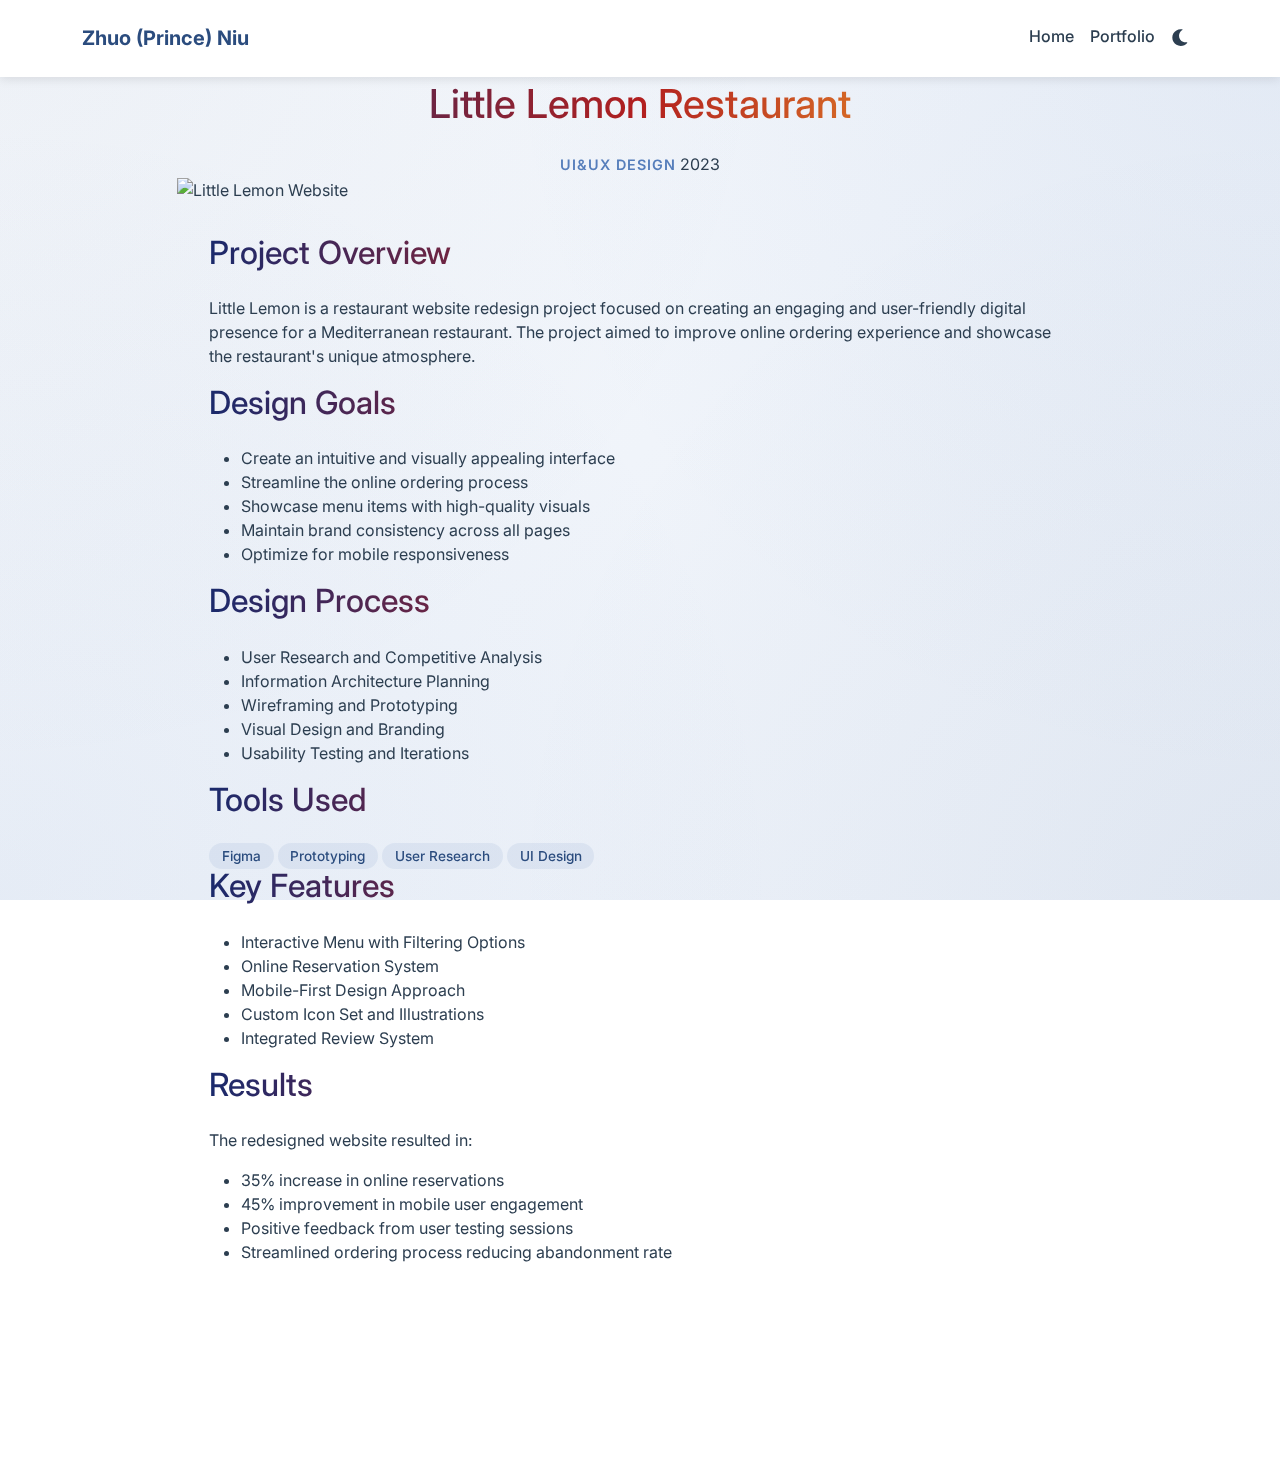
==== projects/little-lemon.html @ f8d34b49 "Initial commit" ====
<!DOCTYPE html>
<html lang="en">
<head>
    <meta charset="UTF-8">
    <meta name="viewport" content="width=device-width, initial-scale=1.0">
    <title>Little Lemon - Project Details</title>
    
    <!-- Bootstrap CSS -->
    <link href="https://cdn.jsdelivr.net/npm/bootstrap@5.3.0/dist/css/bootstrap.min.css" rel="stylesheet">
    
    <!-- AOS CSS -->
    <link href="https://unpkg.com/aos@2.3.1/dist/aos.css" rel="stylesheet">
    
    <!-- Custom CSS -->
    <link href="../css/style.css" rel="stylesheet">
    <link href="../css/animations.css" rel="stylesheet">
    
    <!-- Font Awesome -->
    <link rel="stylesheet" href="https://cdnjs.cloudflare.com/ajax/libs/font-awesome/6.0.0/css/all.min.css">
    
    <!-- Google Fonts -->
    <link href="https://fonts.googleapis.com/css2?family=Inter:wght@400;500;600;700&display=swap" rel="stylesheet">
</head>
<body>
    <!-- Navigation -->
    <nav class="navbar navbar-expand-lg navbar-light fixed-top">
        <div class="container">
            <a class="navbar-brand" href="../index.html">Zhuo (Prince) Niu</a>
            <button class="navbar-toggler" type="button" data-bs-toggle="collapse" data-bs-target="#navbarNav">
                <span class="navbar-toggler-icon"></span>
            </button>
            <div class="collapse navbar-collapse" id="navbarNav">
                <ul class="navbar-nav ms-auto">
                    <li class="nav-item"><a class="nav-link" href="../index.html#home">Home</a></li>
                    <li class="nav-item"><a class="nav-link" href="../index.html#portfolio">Portfolio</a></li>
                    <li class="nav-item">
                        <button id="theme-toggle" class="btn btn-link nav-link" aria-label="Toggle dark mode">
                            <i class="fas fa-moon"></i>
                        </button>
                    </li>
                </ul>
            </div>
        </div>
    </nav>

    <!-- Project Details Section -->
    <section class="project-details-section">
        <div class="container">
            <div class="row justify-content-center">
                <div class="col-lg-10" data-aos="fade-up">
                    <div class="project-header text-center">
                        <h1>Little Lemon Restaurant</h1>
                        <div class="project-meta">
                            <span class="project-category">UI&UX Design</span>
                            <span class="project-duration">2023</span>
                        </div>
                    </div>

                    <div class="project-hero-image" data-aos="fade-up">
                        <img src="../images/portfolio/little-lemon-hero.jpg" alt="Little Lemon Website" class="img-fluid">
                    </div>

                    <div class="project-content" data-aos="fade-up">
                        <h2>Project Overview</h2>
                        <p>Little Lemon is a restaurant website redesign project focused on creating an engaging and user-friendly digital presence for a Mediterranean restaurant. The project aimed to improve online ordering experience and showcase the restaurant's unique atmosphere.</p>

                        <h2>Design Goals</h2>
                        <ul>
                            <li>Create an intuitive and visually appealing interface</li>
                            <li>Streamline the online ordering process</li>
                            <li>Showcase menu items with high-quality visuals</li>
                            <li>Maintain brand consistency across all pages</li>
                            <li>Optimize for mobile responsiveness</li>
                        </ul>

                        <h2>Design Process</h2>
                        <ul>
                            <li>User Research and Competitive Analysis</li>
                            <li>Information Architecture Planning</li>
                            <li>Wireframing and Prototyping</li>
                            <li>Visual Design and Branding</li>
                            <li>Usability Testing and Iterations</li>
                        </ul>

                        <h2>Tools Used</h2>
                        <div class="tools-used">
                            <span class="tech-tag">Figma</span>
                            <span class="tech-tag">Prototyping</span>
                            <span class="tech-tag">User Research</span>
                            <span class="tech-tag">UI Design</span>
                        </div>

                        <h2>Key Features</h2>
                        <ul>
                            <li>Interactive Menu with Filtering Options</li>
                            <li>Online Reservation System</li>
                            <li>Mobile-First Design Approach</li>
                            <li>Custom Icon Set and Illustrations</li>
                            <li>Integrated Review System</li>
                        </ul>

                        <h2>Results</h2>
                        <p>The redesigned website resulted in:</p>
                        <ul>
                            <li>35% increase in online reservations</li>
                            <li>45% improvement in mobile user engagement</li>
                            <li>Positive feedback from user testing sessions</li>
                            <li>Streamlined ordering process reducing abandonment rate</li>
                        </ul>
                    </div>

                    <div class="project-navigation" data-aos="fade-up">
                        <a href="../index.html#portfolio" class="btn btn-primary">
                            <i class="fas fa-arrow-left"></i> Back to Portfolio
                        </a>
                    </div>
                </div>
            </div>
        </div>
    </section>

    <!-- Scripts -->
    <script src="https://cdn.jsdelivr.net/npm/bootstrap@5.3.0/dist/js/bootstrap.bundle.min.js"></script>
    <script src="https://unpkg.com/aos@2.3.1/dist/aos.js"></script>
    <script src="../js/main.js"></script>
</body>
</html>
---- css/style.css ----
:root {
    --primary-blue: #2B4C7E;
    --secondary-blue: #567EBB;
    --accent-gray: #606D80;
    --light-gray: #E5E9F0;
    --white: #FFFFFF;
    --bg-primary: var(--white);
    --bg-secondary: var(--light-gray);
    
    /* 浅色模式文字颜色 */
    --text-primary: #2C3E50;       /* 主要文字颜色，更深的灰色 */
    --text-secondary: #2B4C7E;     /* 次要文字颜色，使用主题蓝色 */
    --text-muted: #606D80;         /* 淡化的文字颜色 */
    --text-accent: #567EBB;        /* 强调文字颜色 */
    --heading-color: #1A365D;      /* 标题文字颜色 */
}

/* 深色模式变量 */
[data-theme="dark"] {
    --bg-primary: #1a1a1a;
    --bg-secondary: #2d2d2d;
    
    /* 深色模式文字颜色 */
    --text-primary: #E5E9F0;       /* 主要文字颜色，偏白色 */
    --text-secondary: #88A9E5;     /* 次要文字颜色，淡蓝色 */
    --text-muted: #A0AEC0;         /* 淡化的文字颜色 */
    --text-accent: #7BA3E8;        /* 强调文字颜色 */
    --heading-color: #F0F4F8;      /* 标题文字颜色 */
}

/* 更新文字颜色应用 */
body {
    font-family: 'Inter', sans-serif;
    color: var(--text-primary);
    background: 
        radial-gradient(circle at 0% 0%, rgba(43, 76, 126, 0.05) 0%, transparent 50%),
        radial-gradient(circle at 100% 0%, rgba(86, 126, 187, 0.08) 0%, transparent 50%),
        radial-gradient(circle at 100% 100%, rgba(43, 76, 126, 0.05) 0%, transparent 50%),
        radial-gradient(circle at 0% 100%, rgba(86, 126, 187, 0.08) 0%, transparent 50%),
        linear-gradient(135deg, #f8fafd 0%, #e8eef7 100%);
    background-attachment: fixed;
    overflow-x: hidden;
    transition: background-color 0.3s ease, color 0.3s ease;
    min-height: 100vh;
    margin: 0;
    padding: 0;
}

/* Navigation */
.navbar {
    background-color: var(--bg-primary);
    box-shadow: 0 2px 10px rgba(0, 0, 0, 0.1);
    padding: 1rem 0;
    position: fixed;
    width: 100%;
    top: 0;
    left: 0;
    z-index: 1030;
}

.navbar-brand {
    font-weight: 700;
    color: var(--text-secondary);
}

.nav-link {
    color: var(--text-primary);
    font-weight: 500;
    transition: color 0.3s ease;
}

.nav-link:hover {
    color: var(--text-accent);
}

/* Hero Section */
.hero {
    min-height: 100vh;
    padding: 0;
    background: 
        linear-gradient(135deg, rgba(255, 255, 255, 0.95) 0%, rgba(255, 255, 255, 0.9) 100%),
        url('data:image/svg+xml,<svg width="30" height="30" viewBox="0 0 30 30" xmlns="http://www.w3.org/2000/svg"><rect width="30" height="30" fill="none"/><circle cx="15" cy="15" r="1" fill="%232B4C7E" opacity="0.2"/></svg>');
    position: relative;
    overflow: hidden;
    display: flex;
    align-items: center;
}

.hero::before {
    content: '';
    position: absolute;
    top: 0;
    left: 0;
    right: 0;
    bottom: 0;
    background: 
        radial-gradient(circle at 20% 20%, rgba(43, 76, 126, 0.1) 0%, transparent 25%),
        radial-gradient(circle at 80% 80%, rgba(86, 126, 187, 0.15) 0%, transparent 25%);
    pointer-events: none;
}

.hero h1 {
    font-size: 4.2rem;
    font-weight: 700;
    color: var(--heading-color);
    margin-bottom: 1.5rem;
    letter-spacing: -1px;
}

.hero h2 {
    font-size: 1.8rem;
    font-weight: 500;
    color: var(--text-secondary);
    margin-bottom: 1.5rem;
    line-height: 1.4;
    white-space: nowrap;
    overflow: visible;
    text-overflow: unset;
    max-width: none;
    letter-spacing: -0.5px;
}

.hero p {
    font-size: 1.3rem;
    margin-bottom: 2.5rem;
    color: var(--text-primary);
    line-height: 1.6;
}

.btn-primary {
    background-color: var(--primary-blue);
    border-color: var(--primary-blue);
    padding: 0.8rem 2rem;
    border-radius: 30px;
    font-weight: 500;
    transition: all 0.3s ease;
    font-size: 1rem;
}

.btn-primary:hover {
    background-color: var(--secondary-blue);
    border-color: var(--secondary-blue);
    transform: translateY(-2px);
}

/* Responsive Design */
@media (max-width: 768px) {
    .hero h1 {
        font-size: 3rem;
    }
    
    .hero h2 {
        font-size: 1.4rem;
    }

    .hero p {
        font-size: 1.1rem;
    }
} 

/* About Section */
.about-section {
    background: linear-gradient(135deg, #edf1f7 0%, #dde5f1 100%);
    clip-path: polygon(0 5%, 100% 0, 100% 95%, 0 100%);
    margin: -3rem 0;
    padding: 8rem 0 14rem 0;
    position: relative;
}

.section-title {
    color: var(--primary-blue);
    font-weight: 700;
    margin-bottom: 2rem;
}

.about-content {
    font-size: 1.1rem;
    line-height: 1.8;
}

.personal-interests ul {
    list-style: none;
    padding-left: 0;
}

.personal-interests li {
    margin-bottom: 0.5rem;
    padding-left: 1.5rem;
    position: relative;
}

.personal-interests li:before {
    content: "→";
    position: absolute;
    left: 0;
    color: var(--text-accent);
}

/* About Section 图片轮播样式优化 */
.about-image-carousel {
    position: relative;
    border-radius: 20px;
    overflow: hidden;
    box-shadow: 0 20px 40px rgba(0, 0, 0, 0.15);
    margin: 6rem 0 0 auto;
    width: 120%;
    max-width: 800px;
    transform: translateX(10%);
}

.carousel {
    border-radius: 20px;
    position: relative;
}

.carousel-inner {
    border-radius: 20px;
    overflow: hidden;
}

.carousel-item {
    height: 600px;
    position: relative;
    transition: transform .6s ease-in-out;
}

.carousel-item img {
    width: 100%;
    height: 100%;
    object-fit: cover;
    border-radius: 20px;
    transition: transform 0.6s ease-in-out;
}

/* 轮播控制按钮样式优化 */
.carousel-control-prev,
.carousel-control-next {
    width: 50px;
    height: 50px;
    background: rgba(255, 255, 255, 0.9);
    border-radius: 50%;
    top: 50%;
    transform: translateY(-50%);
    opacity: 0;
    transition: all 0.3s ease;
}

.carousel-control-prev {
    left: 20px;
}

.carousel-control-next {
    right: 20px;
}

.carousel-control-prev-icon,
.carousel-control-next-icon {
    width: 24px;
    height: 24px;
    filter: invert(1) grayscale(100);
}

/* 指示器样式优化 */
.carousel-indicators {
    bottom: 20px;
    margin-bottom: 0;
}

.carousel-indicators button {
    width: 12px;
    height: 12px;
    border-radius: 50%;
    margin: 0 5px;
    background-color: rgba(255, 255, 255, 0.7);
    border: 2px solid rgba(255, 255, 255, 0.9);
    transition: all 0.3s ease;
}

.carousel-indicators button.active {
    background-color: var(--primary-blue);
    border-color: var(--primary-blue);
    transform: scale(1.2);
}

/* 悬浮效果 */
.about-image-carousel:hover .carousel-control-prev,
.about-image-carousel:hover .carousel-control-next {
    opacity: 1;
}

/* 添加过渡动画 */
.carousel-item-next:not(.carousel-item-start),
.active.carousel-item-end {
    transform: translateX(100%);
}

.carousel-item-prev:not(.carousel-item-end),
.active.carousel-item-start {
    transform: translateX(-100%);
}

.carousel-item-next.carousel-item-start,
.carousel-item-prev.carousel-item-end {
    transform: translateX(0);
}

/* Portfolio Section */
.portfolio-section {
    background: 
        linear-gradient(135deg, rgba(255, 255, 255, 0.95) 0%, rgba(255, 255, 255, 0.9) 100%),
        url('data:image/svg+xml,<svg width="20" height="20" viewBox="0 0 20 20" xmlns="http://www.w3.org/2000/svg"><rect width="20" height="20" fill="none"/><circle cx="10" cy="10" r="1" fill="%23567EBB" opacity="0.1"/></svg>');
    position: relative;
    padding: 100px 0;
    margin: 0;
}

.portfolio-section::before {
    content: '';
    position: absolute;
    top: 0;
    left: 0;
    right: 0;
    bottom: 0;
    background: 
        url('data:image/svg+xml,<svg width="20" height="20" viewBox="0 0 20 20" xmlns="http://www.w3.org/2000/svg"><rect width="20" height="20" fill="none"/><circle cx="10" cy="10" r="1" fill="%23567EBB" opacity="0.1"/></svg>');
    pointer-events: none;
}

.project-card {
    height: 100%;
    display: flex;
    flex-direction: column;
    background: rgba(255, 255, 255, 0.95);
    border-radius: 20px;
    overflow: hidden;
}

.project-image {
    position: relative;
    padding-top: 75%;
    overflow: hidden;
    background-color: rgba(0, 0, 0, 0.05);
    display: flex;
    align-items: center;
    justify-content: center;
}

.project-image img[src*="little-lemon-logo"] {
    position: absolute;
    top: 50%;
    left: 50%;
    transform: translate(-50%, -50%);
    width: 160%;
    height: 160%;
    object-fit: contain;
    padding: 10px;
}

.project-image img:not([src*="little-lemon-logo"]) {
    position: absolute;
    top: 0;
    left: 0;
    width: 100%;
    height: 100%;
    object-fit: cover;
}

.project-content {
    flex: 1;
    display: flex;
    flex-direction: column;
    padding: 2rem;
}

.project-category {
    font-size: 0.9rem;
    color: var(--text-accent);
    text-transform: uppercase;
    letter-spacing: 1px;
    margin-bottom: 0.5rem;
    font-weight: 600;
}

.project-title {
    font-size: 1.5rem;
    font-weight: 700;
    margin-bottom: 1rem;
    background: linear-gradient(45deg, var(--primary-blue), var(--secondary-blue));
    -webkit-background-clip: text;
    -webkit-text-fill-color: transparent;
}

.project-description {
    color: var(--text-primary);
    margin-bottom: 1.5rem;
    line-height: 1.6;
}

.project-tech {
    display: flex;
    flex-wrap: wrap;
    gap: 0.5rem;
    margin-bottom: 1.5rem;
}

.tech-tag {
    padding: 0.3rem 0.8rem;
    background: rgba(86, 126, 187, 0.1);
    border-radius: 20px;
    font-size: 0.85rem;
    color: var(--text-secondary);
    font-weight: 500;
}

.project-links {
    display: flex;
    gap: 1rem;
}

.project-link {
    padding: 0.8rem 1.5rem;
    border-radius: 25px;
    font-weight: 600;
    transition: all 0.3s ease;
    text-decoration: none;
}

.project-link.primary {
    background: linear-gradient(45deg, var(--primary-blue), var(--secondary-blue));
    color: white;
}

.project-link.secondary {
    border: 2px solid var(--primary-blue);
    color: var(--primary-blue);
}

/* Hover Effects */
.project-card:hover {
    transform: translateY(-10px);
    box-shadow: 0 20px 40px rgba(0, 0, 0, 0.2);
}

.project-card:hover .project-image img[src*="little-lemon-logo"] {
    transform: translate(-50%, -50%) scale(1.05);
}

.project-card:hover .project-image img:not([src*="little-lemon-logo"]) {
    transform: scale(1.05);
}

.project-link:hover {
    transform: translateY(-2px);
}

.project-link.primary:hover {
    box-shadow: 0 5px 15px rgba(43, 76, 126, 0.3);
}

.project-link.secondary:hover {
    background: var(--primary-blue);
    color: white;
}

/* Skills Section */
.skill-category {
    margin-bottom: 2rem;
}

.skill-item {
    margin-bottom: 1rem;
}

.skill-name {
    margin-bottom: 0.5rem;
    font-weight: 500;
}

.skill-bar-container {
    background-color: var(--light-gray);
    border-radius: 30px;
    height: 10px;
}

/* Contact Section */
.contact-section {
    background: linear-gradient(135deg, #edf1f7 0%, #dde5f1 100%);
    clip-path: polygon(0 5%, 100% 0, 100% 100%, 0 100%);
    margin-top: -3rem;
    padding-top: 8rem;
}

.contact-info {
    margin-top: 2rem;
}

.contact-item {
    margin-bottom: 1.5rem;
    display: flex;
    align-items: center;
    padding: 1rem;
    background: rgba(255, 255, 255, 0.95);
    border-radius: 12px;
    transition: transform 0.3s ease, box-shadow 0.3s ease;
}

.contact-item:hover {
    transform: translateY(-3px);
    box-shadow: 0 10px 20px rgba(0, 0, 0, 0.1);
}

.contact-item i {
    margin-right: 1.5rem;
    color: var(--text-accent);
    font-size: 1.5rem;
}

.contact-item a {
    color: var(--text-primary);
    text-decoration: none;
    font-weight: 500;
    transition: color 0.3s ease;
}

.contact-item a:hover {
    color: var(--text-accent);
}

/* Theme toggle button styles */
#theme-toggle {
    padding: 0.5rem;
    font-size: 1.2rem;
    cursor: pointer;
    transition: all 0.3s ease;
    color: var(--text-primary);
    background: transparent;
    border: none;
}

#theme-toggle:hover {
    transform: rotate(15deg);
    color: var(--text-accent);
}

/* 深色模式下的按钮样式 */
[data-theme="dark"] #theme-toggle {
    color: var(--text-primary);
}

[data-theme="dark"] #theme-toggle:hover {
    color: #ffd700;
}

[data-theme="dark"] #theme-toggle .fa-moon {
    display: none;
}

[data-theme="dark"] #theme-toggle .fa-sun {
    display: inline-block;
    color: #ffd700;
}

/* 浅色模式下的图标显示 */
#theme-toggle .fa-sun {
    display: none;
}

#theme-toggle .fa-moon {
    display: inline-block;
}

/* Scroll to Top Button */
.scroll-top-btn {
    position: fixed;
    bottom: 30px;
    right: 30px;
    width: 45px;
    height: 45px;
    background-color: var(--primary-blue);
    color: var(--white);
    border: none;
    border-radius: 50%;
    cursor: pointer;
    opacity: 0;
    visibility: hidden;
    transform: translateY(20px);
    transition: all 0.3s ease;
    z-index: 1000;
    box-shadow: 0 2px 10px rgba(0, 0, 0, 0.1);
}

.scroll-top-btn.visible {
    opacity: 1;
    visibility: visible;
    transform: translateY(0);
}

.scroll-top-btn:hover {
    background-color: var(--secondary-blue);
    transform: translateY(-3px);
}

[data-theme="dark"] .scroll-top-btn {
    box-shadow: 0 2px 10px rgba(0, 0, 0, 0.3);
} 

/* Portfolio Item Animation */
.portfolio-item {
    transition: all 0.5s ease;
}

.portfolio-item.hidden {
    opacity: 0;
    transform: scale(0.8);
    pointer-events: none;
    position: absolute;
}

/* Dark mode adjustments */
[data-theme="dark"] .filter-btn {
    border-color: var(--secondary-blue);
    color: var(--secondary-blue);
}

[data-theme="dark"] .filter-btn:hover,
[data-theme="dark"] .filter-btn.active {
    background-color: var(--secondary-blue);
    color: var(--bg-primary);
} 

/* 卡片样式优化 */
.certificate-card,
.skill-category,
.project-card,
.contact-item {
    background: rgba(255, 255, 255, 0.7);
    backdrop-filter: blur(10px);
    border: 1px solid rgba(255, 255, 255, 0.3);
    box-shadow: 0 8px 32px rgba(31, 38, 135, 0.1);
}

/* 卡片悬浮效果 */
.certificate-card:hover,
.skill-category:hover,
.project-card:hover,
.contact-item:hover {
    background: rgba(255, 255, 255, 0.85);
    box-shadow: 0 15px 35px rgba(31, 38, 135, 0.15);
}

/* Sections 背景优化 */
.about-section {
    background: linear-gradient(135deg, #edf1f7 0%, #dde5f1 100%);
}

.skills-section {
    background: linear-gradient(135deg, #dde5f1 0%, #edf1f7 100%);
}

.certificates-section {
    background: 
        linear-gradient(135deg, rgba(255, 255, 255, 0.8) 0%, rgba(255, 255, 255, 0.7) 100%),
        repeating-radial-gradient(circle at 50% 50%, transparent 0, transparent 10px, rgba(43, 76, 126, 0.02) 10px, rgba(43, 76, 126, 0.02) 11px);
}

.contact-section {
    background: linear-gradient(135deg, #edf1f7 0%, #dde5f1 100%);
}

/* 按样式现代化 */
.button {
    background: linear-gradient(45deg, #6366f1 0%, #8b5cf6 100%);
    border: none;
    border-radius: 8px;
    color: white;
    padding: 12px 24px;
    font-weight: 600;
    transition: all 0.3s ease;
}

.button:hover {
    transform: scale(1.05);
    box-shadow: 0 10px 20px rgba(99, 102, 241, 0.2);
}

/* 标题样式优化 */
h1, h2, h3 {
    background: linear-gradient(to right, #1a2a6c, #b21f1f, #fdbb2d);
    -webkit-background-clip: text;
    -webkit-text-fill-color: transparent;
    margin-bottom: 1.5rem;
} 

/* 调整项目卡片的上边距 */
#portfolio-grid {
    margin-top: 2rem;
} 

/* Skills Section Styling */
.skills-section {
    background: linear-gradient(135deg, #c3cfe2 0%, #f5f7fa 100%);
    clip-path: polygon(0 5%, 100% 0, 100% 95%, 0 100%);
    margin: -3rem 0;
    padding: 8rem 0 12rem 0;
    position: relative;
}

.skills-section .container {
    position: relative;
    z-index: 2;
    padding-bottom: 4rem;
}

.skill-category {
    background: rgba(255, 255, 255, 0.95);
    border-radius: 20px;
    padding: 2rem;
    height: 100%;
    box-shadow: 0 10px 30px rgba(0, 0, 0, 0.1);
    transition: transform 0.3s ease;
}

.skill-category:hover {
    transform: translateY(-5px);
}

.skill-category h3 {
    font-size: 1.5rem;
    margin-bottom: 1.5rem;
    color: var(--heading-color);
    background: linear-gradient(45deg, var(--primary-blue), var(--secondary-blue));
    -webkit-background-clip: text;
    -webkit-text-fill-color: transparent;
}

.skill-item {
    margin-bottom: 1.5rem;
}

.skill-name {
    display: flex;
    justify-content: space-between;
    margin-bottom: 0.5rem;
    font-weight: 500;
    color: var(--text-primary);
}

.skill-bar-container {
    background-color: rgba(86, 126, 187, 0.1);
    border-radius: 30px;
    height: 8px;
    overflow: hidden;
}

.skill-bar {
    height: 100%;
    background: linear-gradient(45deg, var(--primary-blue), var(--secondary-blue));
    border-radius: 30px;
    width: var(--skill-percentage);
    transition: width 1.5s cubic-bezier(0.1, 0.45, 0.1, 1);
    position: relative;
}

.skill-bar::after {
    content: '';
    position: absolute;
    top: 0;
    left: 0;
    width: 100%;
    height: 100%;
    background: linear-gradient(
        90deg,
        rgba(255, 255, 255, 0) 0%,
        rgba(255, 255, 255, 0.2) 50%,
        rgba(255, 255, 255, 0) 100%
    );
    animation: shimmer 2s infinite;
}

@keyframes shimmer {
    0% {
        transform: translateX(-100%);
    }
    100% {
        transform: translateX(100%);
    }
}

/* Responsive adjustments */
@media (max-width: 768px) {
    .skill-category {
        margin-bottom: 2rem;
    }
} 

/* 添加 scroll-padding-top 来调整跳转位置 */
html {
    scroll-padding-top: 80px; /* 导航栏高度 + 一些额外空间 */
    scroll-behavior: smooth;
}

/* 调整每个section的padding-top */
section {
    padding-top: 80px; /* 与导航栏高度相同 */
    margin-top: 0 !important; /* 移除之前的负margin */
} 

/* 调整section之间的过渡 */
section + section {
    margin-top: 0;
} 

/* 添加微妙的动画效果 */
@keyframes gradientShift {
    0% {
        background-position: 0% 50%;
    }
    50% {
        background-position: 100% 50%;
    }
    100% {
        background-position: 0% 50%;
    }
}

.hero, .portfolio-section, .contact-section {
    animation: gradientShift 15s ease infinite;
    background-size: 200% 200%;
} 

/* Hero Section 样式更新 */
.hero {
    min-height: 100vh;
    padding: 0;
    background: 
        linear-gradient(135deg, rgba(255, 255, 255, 0.9) 0%, rgba(255, 255, 255, 0.8) 100%),
        url('data:image/svg+xml,<svg width="30" height="30" viewBox="0 0 30 30" xmlns="http://www.w3.org/2000/svg"><rect width="30" height="30" fill="none"/><circle cx="15" cy="15" r="1" fill="%232B4C7E" opacity="0.2"/></svg>');
    position: relative;
    overflow: hidden;
    display: flex;
    align-items: center;
}

.hero-image {
    position: relative;
    padding: 2rem;
    text-align: center;
    width: 120%;
    margin-left: -20%;
}

.hero-image img {
    max-width: 100%;
    height: auto;
    border-radius: 30px;
    box-shadow: 0 20px 40px rgba(0, 0, 0, 0.15);
    transition: transform 0.3s ease;
    transform: scale(1.2);
}

/* 悬浮效果 */
.hero-image img:hover {
    transform: scale(1.25);
    box-shadow: 0 25px 50px rgba(0, 0, 0, 0.2);
}

/* 响应式调整 */
@media (max-width: 991px) {
    .hero-image {
        width: 100%;
        margin-left: 0;
        margin-top: 3rem;
    }
    
    .hero-image img {
        transform: scale(1.1);
    }
    
    .hero-image img:hover {
        transform: scale(1.15);
    }
}

/* 添加浮动动画 */
.floating-animation {
    animation: floating 3s ease-in-out infinite;
}

@keyframes floating {
    0% {
        transform: translateY(0px);
    }
    50% {
        transform: translateY(-20px);
    }
    100% {
        transform: translateY(0px);
    }
}

/* 响应式调整 */
@media (max-width: 991px) {
    .hero .row {
        text-align: center;
    }
    
    .hero-image {
        margin-top: 3rem;
    }
    
    .hero h1 {
        font-size: 3rem;
    }
    
    .hero h2 {
        font-size: 1.4rem;
        white-space: normal;
    }
    
    .hero p {
        font-size: 1.1rem;
    }
}

/* 添加鼠标悬停效果 */
.hero-image img:hover {
    transform: scale(1.02);
    box-shadow: 0 25px 50px rgba(0, 0, 0, 0.2);
}

/* 优化文字布局 */
.hero .col-lg-6:first-child {
    padding-right: 3rem;
}

@media (max-width: 991px) {
    .hero .col-lg-6:first-child {
        padding-right: 15px;
    }
} 

/* 更新深色模式下的背景和组件样式 */
[data-theme="dark"] {
    /* 背景渐变 */
    background: 
        radial-gradient(circle at 0% 0%, rgba(86, 126, 187, 0.2) 0%, transparent 50%),
        radial-gradient(circle at 100% 0%, rgba(43, 76, 126, 0.2) 0%, transparent 50%),
        radial-gradient(circle at 100% 100%, rgba(86, 126, 187, 0.2) 0%, transparent 50%),
        radial-gradient(circle at 0% 100%, rgba(43, 76, 126, 0.2) 0%, transparent 50%),
        linear-gradient(135deg, #1a1a1a 0%, #2d2d2d 100%) !important;

    /* 组件背景色 */
    .navbar {
        background-color: #1a1a1a;
        box-shadow: 0 2px 10px rgba(0, 0, 0, 0.3);
    }

    .hero {
        background: 
            linear-gradient(135deg, rgba(26, 26, 26, 0.95) 0%, rgba(45, 45, 45, 0.9) 100%),
            url('data:image/svg+xml,<svg width="30" height="30" viewBox="0 0 30 30" xmlns="http://www.w3.org/2000/svg"><rect width="30" height="30" fill="none"/><circle cx="15" cy="15" r="1" fill="%23567EBB" opacity="0.2"/></svg>');
    }

    .about-section {
        background: linear-gradient(135deg, #1a1a1a 0%, #2d2d2d 100%);
    }

    .portfolio-section {
        background: 
            linear-gradient(135deg, rgba(26, 26, 26, 0.95) 0%, rgba(45, 45, 45, 0.9) 100%),
            radial-gradient(circle at 50% 50%, #567EBB 0%, transparent 50%);
    }

    .skills-section {
        background: linear-gradient(135deg, #2d2d2d 0%, #1a1a1a 100%);
    }

    .contact-section {
        background: linear-gradient(135deg, #1a1a1a 0%, #2d2d2d 100%);
    }

    /* 卡片和内容背景 */
    .project-card, 
    .skill-category,
    .contact-item {
        background: rgba(45, 45, 45, 0.95);
        box-shadow: 0 10px 30px rgba(0, 0, 0, 0.3);
    }

    /* 文字颜色 */
    .project-description,
    .skill-name,
    .contact-item a {
        color: var(--text-primary);
    }

    /* 按钮样式 */
    .btn-primary {
        background-color: #567EBB;
        border-color: #567EBB;
    }

    .btn-primary:hover {
        background-color: #2B4C7E;
        border-color: #2B4C7E;
    }

    /* 项目卡片悬浮效果 */
    .project-card:hover {
        box-shadow: 0 20px 40px rgba(0, 0, 0, 0.4);
    }
} 

/* 响应式调整 */
@media (max-width: 991px) {
    .hero h2 {
        font-size: 1.4rem;
        white-space: normal;
    }
}

@media (max-width: 576px) {
    .hero h2 {
        font-size: 1.2rem;
    }
} 

/* 调整左侧内容区域的间距 */
.hero .col-lg-7 {
    padding-right: 5rem;
}

/* 响应式调整 */
@media (max-width: 1200px) {
    .hero h1 {
        font-size: 3.8rem;
    }
    
    .hero h2 {
        font-size: 1.6rem;
    }
    
    .hero p {
        font-size: 1.2rem;
    }
}

@media (max-width: 991px) {
    .hero .col-lg-7 {
        padding-right: 15px;
    }
    
    .hero h1 {
        font-size: 3.4rem;
    }
    
    .hero h2 {
        font-size: 1.4rem;
        white-space: normal;
    }
    
    .hero p {
        font-size: 1.1rem;
    }
}

@media (max-width: 576px) {
    .hero h1 {
        font-size: 3rem;
    }
    
    .hero h2 {
        font-size: 1.3rem;
    }
    
    .hero p {
        font-size: 1rem;
    }
} 

/* Hero Section 内容居中样式 */
.hero-content {
    max-width: 1000px;
    margin: 0 auto;
    padding: 0;
    margin-left: -5%;
}

.hero .col-lg-9 {
    min-height: 100vh;
    display: flex;
    align-items: center;
    justify-content: center;
    padding-right: 2rem;
}

/* 整右侧图片置 */
.hero .col-lg-3 {
    display: flex;
    align-items: center;
    justify-content: flex-start;
    padding-left: 0;
}

/* 响应式调整 */
@media (max-width: 991px) {
    .hero-content {
        margin-left: 0;
        padding: 60px 15px;
    }
    
    .hero .col-lg-9 {
        padding-right: 15px;
        min-height: auto;
    }
} 

/* 相关课程样式 */
.courses-grid {
    display: flex;
    flex-wrap: wrap;
    gap: 0.8rem;
    margin-top: 1rem;
}

.course-tag {
    padding: 0.5rem 1rem;
    background: rgba(86, 126, 187, 0.1);
    border-radius: 20px;
    font-size: 0.9rem;
    color: var(--text-secondary);
    font-weight: 500;
    transition: all 0.3s ease;
}

.course-tag:hover {
    background: rgba(86, 126, 187, 0.2);
    transform: translateY(-2px);
}

/* 深色式调整 */
[data-theme="dark"] .course-tag {
    background: rgba(86, 126, 187, 0.2);
    color: var(--text-accent);
}

[data-theme="dark"] .course-tag:hover {
    background: rgba(86, 126, 187, 0.3);
} 

/* Certificates Section Styling */
.certificates-section {
    position: relative;
    padding: 100px 0;
    margin: 0;
    background: 
        linear-gradient(135deg, rgba(255, 255, 255, 0.8) 0%, rgba(255, 255, 255, 0.7) 100%),
        repeating-radial-gradient(circle at 50% 50%, transparent 0, transparent 10px, rgba(43, 76, 126, 0.02) 10px, rgba(43, 76, 126, 0.02) 11px);
    transition: background 0.3s ease;
}

/* 深色模式调整 */
[data-theme="dark"] .certificates-section {
    background: 
        linear-gradient(135deg, rgba(26, 26, 26, 0.95) 0%, rgba(45, 45, 45, 0.9) 100%),
        repeating-radial-gradient(circle at 50% 50%, transparent 0, transparent 10px, rgba(86, 126, 187, 0.05) 10px, rgba(86, 126, 187, 0.05) 11px);
}

[data-theme="dark"] .certificates-section::before,
[data-theme="dark"] .certificates-section::after {
    background: linear-gradient(
        90deg,
        transparent 0%,
        var(--text-accent) 50%,
        transparent 100%
    );
}

[data-theme="dark"] .certificate-card {
    background: rgba(45, 45, 45, 0.95);
    box-shadow: 0 10px 30px rgba(0, 0, 0, 0.3);
}

[data-theme="dark"] .certificate-content h3 {
    color: var(--text-primary);
}

[data-theme="dark"] .certificate-issuer {
    color: var(--text-secondary);
}

[data-theme="dark"] .certificate-date {
    color: var(--text-muted);
} 

/* Certificate Group Styling */
.certificate-group {
    margin-bottom: 5rem;
    padding-bottom: 4rem;
    position: relative;
}

/* 添加分隔线 */
.certificate-group:not(:last-child)::after {
    content: '';
    position: absolute;
    bottom: 0;
    left: 50%;
    transform: translateX(-50%);
    width: 80%;
    height: 1px;
    background: linear-gradient(
        90deg,
        transparent 0%,
        var(--text-secondary) 50%,
        transparent 100%
    );
    opacity: 0.2;
}

.group-title {
    font-size: 2.2rem;
    color: var(--heading-color);
    margin-bottom: 3rem;
    text-align: center;
    background: linear-gradient(45deg, var(--primary-blue), var(--secondary-blue));
    -webkit-background-clip: text;
    -webkit-text-fill-color: transparent;
    padding-bottom: 1rem;
    position: relative;
}

/* 标题下的装饰线 */
.group-title::after {
    content: '';
    position: absolute;
    bottom: 0;
    left: 50%;
    transform: translateX(-50%);
    width: 100px;
    height: 3px;
    background: linear-gradient(90deg, var(--primary-blue), var(--secondary-blue));
    border-radius: 2px;
}

/* 深色模式调整 */
[data-theme="dark"] .certificate-group:not(:last-child)::after {
    background: linear-gradient(
        90deg,
        transparent 0%,
        var(--text-accent) 50%,
        transparent 100%
    );
} 

/* 技能标签样式优化 */
.skill-tag {
    padding: 0.5rem 1.2rem;
    background: linear-gradient(135deg, rgba(86, 126, 187, 0.1) 0%, rgba(43, 76, 126, 0.15) 100%);
    border-radius: 25px;
    font-size: 0.9rem;
    color: var(--text-secondary);
    font-weight: 500;
    transition: all 0.3s ease;
    border: 1px solid rgba(86, 126, 187, 0.1);
    display: inline-flex;
    align-items: center;
    box-shadow: 0 2px 5px rgba(0, 0, 0, 0.05);
}

.skill-tag:hover {
    transform: translateY(-2px);
    background: linear-gradient(135deg, rgba(86, 126, 187, 0.15) 0%, rgba(43, 76, 126, 0.2) 100%);
    box-shadow: 0 4px 10px rgba(0, 0, 0, 0.1);
    border-color: rgba(86, 126, 187, 0.2);
}

/* 深色模式调整 */
[data-theme="dark"] .skill-tag {
    background: linear-gradient(135deg, rgba(86, 126, 187, 0.2) 0%, rgba(43, 76, 126, 0.25) 100%);
    color: var(--text-accent);
    border-color: rgba(86, 126, 187, 0.2);
}

[data-theme="dark"] .skill-tag:hover {
    background: linear-gradient(135deg, rgba(86, 126, 187, 0.25) 0%, rgba(43, 76, 126, 0.3) 100%);
    border-color: rgba(86, 126, 187, 0.3);
    box-shadow: 0 4px 10px rgba(0, 0, 0, 0.2);
}

/* 技能标签容器样式 */
.certificate-skills, .project-tech {
    display: flex;
    flex-wrap: wrap;
    gap: 0.8rem;
    margin: 1rem 0;
} 

/* Skills Section 样式调整 */
.skills-section {
    background: linear-gradient(135deg, #c3cfe2 0%, #f5f7fa 100%);
    clip-path: polygon(0 5%, 100% 0, 100% 95%, 0 100%);
    margin: -3rem 0;
    padding: 8rem 0 12rem 0;
    position: relative;
}

.skills-section .container {
    position: relative;
    z-index: 2;
    padding-bottom: 4rem;
}

/* 确保内容区域有足够的空间 */
.skills-section .container {
    position: relative;
    z-index: 2;
    padding-bottom: 4rem;
}

/* 响应式调整 */
@media (max-width: 768px) {
    .skills-section {
        padding: 8rem 0 10rem 0;
    }
} 

/* About Section 样式调整 */
.about-section {
    background: linear-gradient(135deg, #f5f7fa 0%, #c3cfe2 100%);
    clip-path: polygon(0 5%, 100% 0, 100% 95%, 0 100%);
    margin: -3rem 0;
    padding: 8rem 0 14rem 0;
    position: relative;
}

/* 确保内容区域有足够的空间 */
.about-section .container {
    position: relative;
    z-index: 2;
    padding-bottom: 4rem;
}

/* 响应式调整 */
@media (max-width: 768px) {
    .about-section {
        padding: 6rem 0 12rem 0;
        clip-path: polygon(0 3%, 100% 0, 100% 97%, 0 100%);
    }
} 

/* 响应式调整 */
@media (max-width: 991px) {
    .about-image-carousel {
        width: 100%;
        margin: 2rem auto;
        transform: none;
    }
    
    .carousel-item {
        height: 450px;
    }
}

@media (max-width: 576px) {
    .carousel-item {
        height: 350px;
    }
} 

/* Certificate Card 样式优化 */
.certificate-card {
    background: rgba(255, 255, 255, 0.7);
    backdrop-filter: blur(10px);
    border-radius: 20px;
    border: 1px solid rgba(255, 255, 255, 0.3);
    box-shadow: 0 8px 32px rgba(31, 38, 135, 0.1);
    height: 100%;
    min-height: 320px; /* 设置最小高度 */
    display: flex;
    flex-direction: column;
}

.certificate-content {
    padding: 2rem;
    flex: 1;
    display: flex;
    flex-direction: column;
    justify-content: space-between;
}

.certificate-content h3 {
    font-size: 1.2rem; /* 减小标题字体 */
    font-weight: 600;
    line-height: 1.4;
    margin-bottom: 1rem;
    color: var(--heading-color);
}

.certificate-issuer {
    font-size: 1rem;
    color: var(--text-secondary);
    font-weight: 500;
    margin-bottom: 0.3rem;
}

.certificate-date {
    font-size: 0.9rem;
    color: var(--text-muted);
    margin-bottom: 1rem;
}

.certificate-skills {
    margin: 1rem 0;
    display: flex;
    flex-wrap: wrap;
    gap: 0.5rem;
}

.certificate-link {
    margin-top: auto; /* 将链接推到底部 */
    display: inline-flex;
    align-items: center;
    color: var(--text-accent);
    text-decoration: none;
    font-weight: 500;
    font-size: 0.9rem;
    transition: all 0.3s ease;
}

.certificate-link i {
    margin-left: 0.5rem;
    font-size: 0.8rem;
}

/* 调整网格布局 */
.certificate-group .row {
    --bs-gutter-x: 1.5rem;
    --bs-gutter-y: 1.5rem;
}

/* 响应式调整 */
@media (max-width: 768px) {
    .certificate-card {
        min-height: 280px;
    }
    
    .certificate-content {
        padding: 1.5rem;
    }
} 

/* 语言切换按钮样式 */
#lang-toggle {
    padding: 0.5rem;
    font-size: 1rem;
    cursor: pointer;
    transition: all 0.3s ease;
    color: var(--text-primary);
    background: transparent;
    border: none;
}

#lang-toggle:hover {
    color: var(--text-accent);
}

.lang-text {
    font-weight: 500;
}

/* 深色模式调整 */
[data-theme="dark"] #lang-toggle {
    color: var(--text-primary);
}

[data-theme="dark"] #lang-toggle:hover {
    color: var(--text-accent);
} 

/* About Section Lead Text 样式优化 */
.about-section .lead {
    font-size: 1.8rem; /* 增大字体大小 */
    font-weight: 500; /* 增加字重 */
    line-height: 1.4;
    margin-bottom: 2rem;
    color: var(--text-secondary); /* 使用强调色 */
    background: linear-gradient(45deg, var(--primary-blue), var(--secondary-blue));
    -webkit-background-clip: text;
    -webkit-text-fill-color: transparent;
    padding: 0.5rem 0;
    border-bottom: 2px solid rgba(86, 126, 187, 0.1); /* 添加底部边框 */
}

/* 深色模式调整 */
[data-theme="dark"] .about-section .lead {
    border-bottom-color: rgba(86, 126, 187, 0.2);
}

/* 响应式调整 */
@media (max-width: 991px) {
    .about-section .lead {
        font-size: 1.6rem;
    }
}

@media (max-width: 576px) {
    .about-section .lead {
        font-size: 1.4rem;
    }
}
---- css/animations.css ----
/* Hover Effects */
.project-card {
    transition: transform 0.3s ease, box-shadow 0.3s ease;
}

.project-card:hover {
    transform: translateY(-5px);
    box-shadow: 0 10px 20px rgba(0, 0, 0, 0.1);
}

/* Fade In Animations */
.fade-in {
    opacity: 0;
    transform: translateY(20px);
    transition: opacity 0.6s ease, transform 0.6s ease;
}

.fade-in.visible {
    opacity: 1;
    transform: translateY(0);
}

/* Skill Bar Animations */
.skill-bar {
    width: 0;
    transition: width 1.5s cubic-bezier(0.1, 0.45, 0.1, 1);
    position: relative;
    overflow: hidden;
}

.skill-bar::after {
    content: '';
    position: absolute;
    top: 0;
    left: 0;
    width: 100%;
    height: 100%;
    background: linear-gradient(
        90deg,
        rgba(255, 255, 255, 0) 0%,
        rgba(255, 255, 255, 0.2) 50%,
        rgba(255, 255, 255, 0) 100%
    );
    animation: shimmer 2s infinite;
}

@keyframes shimmer {
    0% {
        transform: translateX(-100%);
    }
    100% {
        transform: translateX(100%);
    }
}

/* Form Submit Button Animation */
.btn-primary .spinner-border {
    margin-left: 8px;
}

/* Add loading state animation */
@keyframes buttonLoading {
    0% {
        transform: rotate(0deg);
    }
    100% {
        transform: rotate(360deg);
    }
}

/* 添加平滑滚动 */
html {
  scroll-behavior: smooth;
}

/* 添加渐入动画 */
@keyframes fadeIn {
  from {
    opacity: 0;
    transform: translateY(20px);
  }
  to {
    opacity: 1;
    transform: translateY(0);
  }
}

.fade-in {
  animation: fadeIn 0.8s ease forwards;
}

/* 添加悬浮效果 */
@keyframes float {
  0% {
    transform: translateY(0px);
  }
  50% {
    transform: translateY(-10px);
  }
  100% {
    transform: translateY(0px);
  }
}

.float {
  animation: float 3s ease-in-out infinite;
}
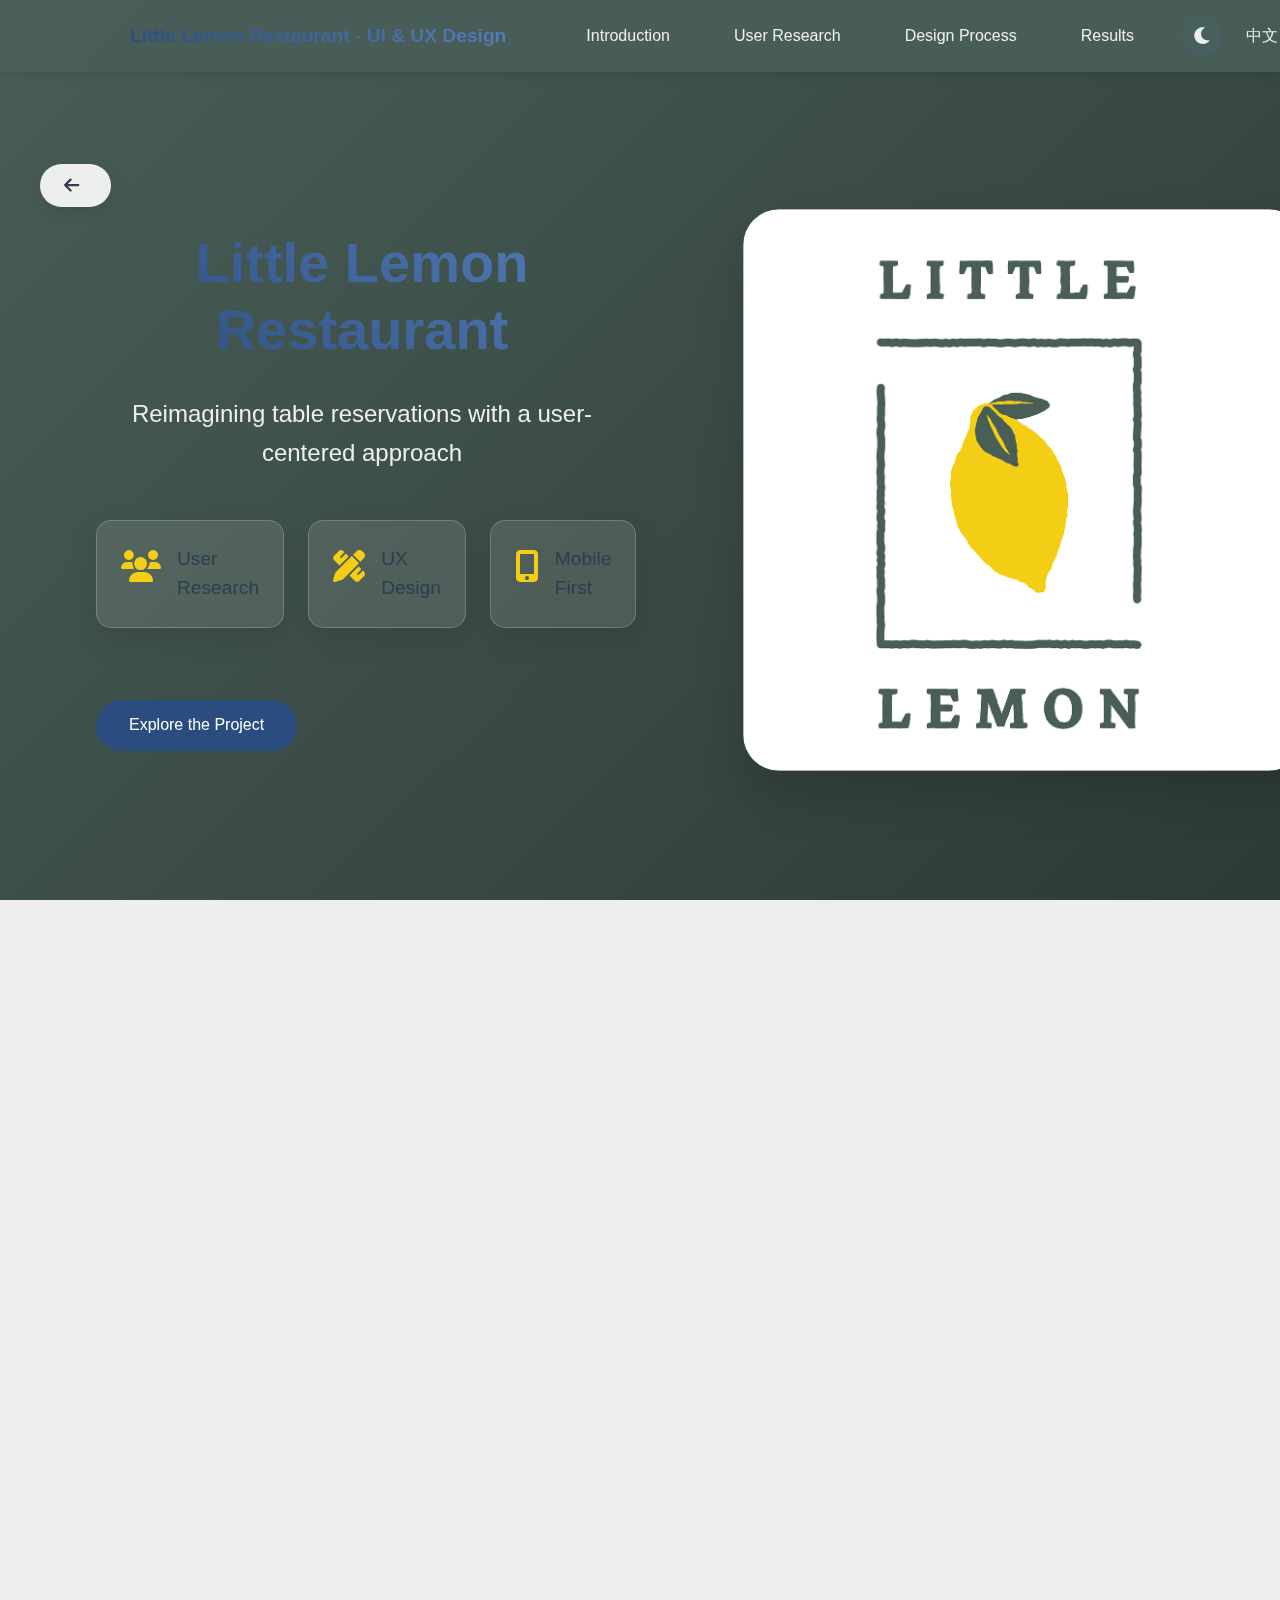
==== commit b71a6116: "Update littlelemon page" ====
--- a/projects/little-lemon.html
+++ b/projects/little-lemon.html
@@ -3,7 +3,7 @@
 <head>
     <meta charset="UTF-8">
     <meta name="viewport" content="width=device-width, initial-scale=1.0">
-    <title>Little Lemon - Project Details</title>
+    <title>Little Lemon Restaurant - UI & UX Design</title>
     
     <!-- Bootstrap CSS -->
     <link href="https://cdn.jsdelivr.net/npm/bootstrap@5.3.0/dist/css/bootstrap.min.css" rel="stylesheet">
@@ -14,112 +14,202 @@
     <!-- Custom CSS -->
     <link href="../css/style.css" rel="stylesheet">
     <link href="../css/animations.css" rel="stylesheet">
+    <link href="../css/little-lemon.css" rel="stylesheet">
     
     <!-- Font Awesome -->
     <link rel="stylesheet" href="https://cdnjs.cloudflare.com/ajax/libs/font-awesome/6.0.0/css/all.min.css">
     
     <!-- Google Fonts -->
-    <link href="https://fonts.googleapis.com/css2?family=Inter:wght@400;500;600;700&display=swap" rel="stylesheet">
+    <link href="https://fonts.googleapis.com/css2?family=Montserrat:wght@400;500;600;700&family=Open+Sans:wght@400;600&display=swap" rel="stylesheet">
 </head>
-<body>
+<body class="lemon-body">
     <!-- Navigation -->
-    <nav class="navbar navbar-expand-lg navbar-light fixed-top">
-        <div class="container">
-            <a class="navbar-brand" href="../index.html">Zhuo (Prince) Niu</a>
-            <button class="navbar-toggler" type="button" data-bs-toggle="collapse" data-bs-target="#navbarNav">
-                <span class="navbar-toggler-icon"></span>
-            </button>
-            <div class="collapse navbar-collapse" id="navbarNav">
-                <ul class="navbar-nav ms-auto">
-                    <li class="nav-item"><a class="nav-link" href="../index.html#home">Home</a></li>
-                    <li class="nav-item"><a class="nav-link" href="../index.html#portfolio">Portfolio</a></li>
-                    <li class="nav-item">
-                        <button id="theme-toggle" class="btn btn-link nav-link" aria-label="Toggle dark mode">
-                            <i class="fas fa-moon"></i>
-                        </button>
-                    </li>
-                </ul>
+    <nav class="navbar navbar-expand-lg navbar-light fixed-top lemon-nav">
+        <div class="container">
+            <a class="navbar-brand" href="../index.html" data-i18n="name"></a>
+            <div class="project-title">Little Lemon Restaurant - UI & UX Design</div>
+            <div class="nav-links">
+                <a href="#introduction" class="nav-link">Introduction</a>
+                <a href="#user-research" class="nav-link">User Research</a>
+                <a href="#design-process" class="nav-link">Design Process</a>
+                <a href="#results" class="nav-link">Results</a>
+            </div>
+            <div class="theme-toggle">
+                <button id="theme-toggle" class="btn btn-link nav-link" aria-label="Toggle dark mode">
+                    <i class="fas fa-moon"></i>
+                </button>
+                <button id="lang-toggle" class="btn btn-link nav-link" aria-label="Toggle language">
+                    <span class="lang-text">中文</span>
+                </button>
             </div>
         </div>
     </nav>
 
-    <!-- Project Details Section -->
-    <section class="project-details-section">
-        <div class="container">
-            <div class="row justify-content-center">
-                <div class="col-lg-10" data-aos="fade-up">
-                    <div class="project-header text-center">
+    <!-- Hero Section -->
+    <section id="introduction" class="lemon-hero">
+        <div class="hero-content">
+            <div class="container">
+                <div class="row align-items-center">
+                    <div class="col-lg-6" data-aos="fade-right">
                         <h1>Little Lemon Restaurant</h1>
-                        <div class="project-meta">
-                            <span class="project-category">UI&UX Design</span>
-                            <span class="project-duration">2023</span>
-                        </div>
-                    </div>
-
-                    <div class="project-hero-image" data-aos="fade-up">
-                        <img src="../images/portfolio/little-lemon-hero.jpg" alt="Little Lemon Website" class="img-fluid">
-                    </div>
-
-                    <div class="project-content" data-aos="fade-up">
-                        <h2>Project Overview</h2>
-                        <p>Little Lemon is a restaurant website redesign project focused on creating an engaging and user-friendly digital presence for a Mediterranean restaurant. The project aimed to improve online ordering experience and showcase the restaurant's unique atmosphere.</p>
-
-                        <h2>Design Goals</h2>
-                        <ul>
-                            <li>Create an intuitive and visually appealing interface</li>
-                            <li>Streamline the online ordering process</li>
-                            <li>Showcase menu items with high-quality visuals</li>
-                            <li>Maintain brand consistency across all pages</li>
-                            <li>Optimize for mobile responsiveness</li>
-                        </ul>
-
-                        <h2>Design Process</h2>
-                        <ul>
-                            <li>User Research and Competitive Analysis</li>
-                            <li>Information Architecture Planning</li>
-                            <li>Wireframing and Prototyping</li>
-                            <li>Visual Design and Branding</li>
-                            <li>Usability Testing and Iterations</li>
-                        </ul>
-
-                        <h2>Tools Used</h2>
-                        <div class="tools-used">
-                            <span class="tech-tag">Figma</span>
-                            <span class="tech-tag">Prototyping</span>
-                            <span class="tech-tag">User Research</span>
-                            <span class="tech-tag">UI Design</span>
-                        </div>
-
-                        <h2>Key Features</h2>
-                        <ul>
-                            <li>Interactive Menu with Filtering Options</li>
-                            <li>Online Reservation System</li>
-                            <li>Mobile-First Design Approach</li>
-                            <li>Custom Icon Set and Illustrations</li>
-                            <li>Integrated Review System</li>
-                        </ul>
-
-                        <h2>Results</h2>
-                        <p>The redesigned website resulted in:</p>
-                        <ul>
-                            <li>35% increase in online reservations</li>
-                            <li>45% improvement in mobile user engagement</li>
-                            <li>Positive feedback from user testing sessions</li>
-                            <li>Streamlined ordering process reducing abandonment rate</li>
-                        </ul>
-                    </div>
-
-                    <div class="project-navigation" data-aos="fade-up">
-                        <a href="../index.html#portfolio" class="btn btn-primary">
-                            <i class="fas fa-arrow-left"></i> Back to Portfolio
-                        </a>
-                    </div>
-                </div>
-            </div>
-        </div>
-    </section>
+                        <p class="lead">Reimagining table reservations with a user-centered approach</p>
+                        <div class="project-highlights">
+                            <div class="highlight-item">
+                                <i class="fas fa-users"></i>
+                                <span>User Research</span>
+                            </div>
+                            <div class="highlight-item">
+                                <i class="fas fa-pencil-ruler"></i>
+                                <span>UX Design</span>
+                            </div>
+                            <div class="highlight-item">
+                                <i class="fas fa-mobile-alt"></i>
+                                <span>Mobile First</span>
+                            </div>
+                        </div>
+                        <a href="#user-research" class="btn btn-primary mt-4">Explore the Project</a>
+                    </div>
+                    <div class="col-lg-6" data-aos="fade-left">
+                        <div class="lemon-hero-image">
+                            <img src="../images/portfolio/little-lemon-logo.png" alt="Little Lemon App" class="img-fluid">
+                        </div>
+                    </div>
+                </div>
+            </div>
+        </div>
+    </section>
+
+    <!-- User Research Section -->
+    <section id="user-research" class="lemon-section">
+        <div class="container">
+            <div class="section-header" data-aos="fade-up">
+                <h2 class="lemon-title">User Research</h2>
+                <p class="subtitle">Understanding our users and their needs</p>
+            </div>
+            
+            <!-- Persona -->
+            <div class="research-content">
+                <div class="row">
+                    <div class="col-lg-6" data-aos="fade-right">
+                        <div class="persona-card">
+                            <img src="../images/portfolio/littlelemon/Persona.png" alt="User Persona" class="img-fluid">
+                            <div class="persona-details">
+                                <h3 class="lemon-title">User Persona</h3>
+                                <p>Meet Sarah, a busy professional who values convenience and efficiency in dining experiences.</p>
+                            </div>
+                        </div>
+                    </div>
+                    <div class="col-lg-6" data-aos="fade-left">
+                        <div class="journey-map">
+                            <img src="../images/portfolio/littlelemon/ user-journey-map.png" alt="User Journey Map" class="img-fluid">
+                            <div class="journey-details">
+                                <h3 class="lemon-title">User Journey Map</h3>
+                                <p>Analyzing the complete reservation process from start to finish.</p>
+                            </div>
+                        </div>
+                    </div>
+                </div>
+            </div>
+        </div>
+    </section>
+
+    <!-- Design Process Section -->
+    <section id="design-process" class="lemon-section">
+        <div class="container">
+            <div class="section-header" data-aos="fade-up">
+                <h2 class="lemon-title">Design Process</h2>
+                <p class="subtitle">From wireframes to high-fidelity prototypes</p>
+            </div>
+            
+            <div class="design-stages">
+                <!-- Wireframe Stage -->
+                <div class="design-stage" data-aos="fade-up">
+                    <div class="stage-content">
+                        <div class="stage-image">
+                            <img src="../images/portfolio/littlelemon/Frame 1.png" alt="Wireframe" class="img-fluid">
+                        </div>
+                        <div class="stage-text">
+                            <h3 class="lemon-title">Wireframe</h3>
+                            <p>Initial layout focusing on core functionality and user flow</p>
+                            <ul>
+                                <li>Clear reservation button placement</li>
+                                <li>Intuitive date and time selection</li>
+                                <li>Streamlined confirmation process</li>
+                            </ul>
+                        </div>
+                    </div>
+                </div>
+
+                <!-- High-fidelity Prototype -->
+                <div class="design-stage" data-aos="fade-up">
+                    <div class="stage-content">
+                        <div class="stage-image">
+                            <img src="../images/portfolio/littlelemon/Frame 8.png" alt="High-fidelity Prototype" class="img-fluid">
+                        </div>
+                        <div class="stage-text">
+                            <h3 class="lemon-title">High-fidelity Prototype</h3>
+                            <p>Refined design with brand elements and visual hierarchy</p>
+                            <ul>
+                                <li>Brand color implementation</li>
+                                <li>Interactive components</li>
+                                <li>Visual feedback system</li>
+                            </ul>
+                        </div>
+                    </div>
+                </div>
+            </div>
+        </div>
+    </section>
+
+    <!-- Results Section -->
+    <section id="results" class="lemon-section">
+        <div class="container">
+            <div class="section-header" data-aos="fade-up">
+                <h2 class="lemon-title">Project Results</h2>
+                <p class="subtitle">Measuring success through user feedback and metrics</p>
+            </div>
+            
+            <div class="results-grid">
+                <div class="result-card" data-aos="fade-up">
+                    <div class="result-icon">
+                        <i class="fas fa-clock"></i>
+                    </div>
+                    <h3>40%</h3>
+                    <p>Reduction in booking time</p>
+                </div>
+                <div class="result-card" data-aos="fade-up" data-aos-delay="100">
+                    <div class="result-icon">
+                        <i class="fas fa-smile"></i>
+                    </div>
+                    <h3>95%</h3>
+                    <p>User satisfaction rate</p>
+                </div>
+                <div class="result-card" data-aos="fade-up" data-aos-delay="200">
+                    <div class="result-icon">
+                        <i class="fas fa-users"></i>
+                    </div>
+                    <h3>50%</h3>
+                    <p>Increase in online reservations</p>
+                </div>
+            </div>
+
+            <div class="prototype-link" data-aos="fade-up">
+                <a href="https://www.figma.com/proto/4vpvHbwFyihF9EXhcYDxS1/Little-Lemon-Prototype" target="_blank" class="btn btn-primary">
+                    View Interactive Prototype
+                </a>
+            </div>
+        </div>
+    </section>
+
+    <!-- Navigation -->
+    <div class="project-navigation" data-aos="fade-up">
+        <a href="../index.html#portfolio" class="btn btn-primary">
+            <i class="fas fa-arrow-left"></i> <span data-i18n="nav-portfolio"></span>
+        </a>
+    </div>
 
     <!-- Scripts -->
+    <script src="../js/translations.js"></script>
     <script src="https://cdn.jsdelivr.net/npm/bootstrap@5.3.0/dist/js/bootstrap.bundle.min.js"></script>
     <script src="https://unpkg.com/aos@2.3.1/dist/aos.js"></script>
     <script src="../js/main.js"></script>
--- a/css/style.css
+++ b/css/style.css
@@ -828,20 +828,93 @@
     background-size: 200% 200%;
 } 
 
-/* Hero Section 样式更新 */
-.hero {
+/* Hero Section 样式优化 */
+.project-hero {
     min-height: 100vh;
-    padding: 0;
-    background: 
-        linear-gradient(135deg, rgba(255, 255, 255, 0.9) 0%, rgba(255, 255, 255, 0.8) 100%),
-        url('data:image/svg+xml,<svg width="30" height="30" viewBox="0 0 30 30" xmlns="http://www.w3.org/2000/svg"><rect width="30" height="30" fill="none"/><circle cx="15" cy="15" r="1" fill="%232B4C7E" opacity="0.2"/></svg>');
-    position: relative;
-    overflow: hidden;
+    background: linear-gradient(135deg, #f5f7fa 0%, #c3cfe2 100%);
+    padding: 160px 0 80px;
     display: flex;
     align-items: center;
 }
 
-.hero-image {
+.hero-content {
+    width: 100%;
+    max-width: 1200px;
+    margin: 0 auto;
+    padding: 0 2rem;
+}
+
+.hero-content .container {
+    display: flex;
+    align-items: center;
+    justify-content: center;
+    height: 100%;
+}
+
+.hero-content .row {
+    width: 100%;
+    align-items: center;
+    justify-content: center;
+}
+
+.hero-content h1 {
+    font-size: 3.5rem;
+    font-weight: 700;
+    margin-bottom: 2rem;
+    text-align: center;
+    background: linear-gradient(45deg, var(--primary-blue), var(--secondary-blue));
+    -webkit-background-clip: text;
+    -webkit-text-fill-color: transparent;
+}
+
+.hero-content .lead {
+    font-size: 1.5rem;
+    line-height: 1.6;
+    color: var(--text-secondary);
+    margin-bottom: 3rem;
+    max-width: 800px;
+    text-align: center;
+    margin-left: auto;
+    margin-right: auto;
+}
+
+.project-highlights {
+    display: grid;
+    grid-template-columns: repeat(auto-fit, minmax(250px, 1fr));
+    gap: 2rem;
+    margin: 3rem auto;
+    max-width: 800px;
+}
+
+.highlight-item {
+    display: flex;
+    align-items: center;
+    gap: 1.5rem;
+    padding: 1.5rem 2rem;
+    background: rgba(255, 255, 255, 0.9);
+    border-radius: 15px;
+    box-shadow: 0 10px 30px rgba(0, 0, 0, 0.1);
+    transition: all 0.3s ease;
+}
+
+.highlight-item:hover {
+    transform: translateY(-5px);
+    box-shadow: 0 15px 40px rgba(0, 0, 0, 0.15);
+}
+
+.highlight-item i {
+    font-size: 2rem;
+    color: var(--primary-blue);
+}
+
+.highlight-item span {
+    font-size: 1.2rem;
+    font-weight: 500;
+    color: var(--text-primary);
+}
+
+/* 主图片样式 */
+.main-hero-image {
     position: relative;
     padding: 2rem;
     text-align: center;
@@ -849,7 +922,7 @@
     margin-left: -20%;
 }
 
-.hero-image img {
+.main-hero-image img{
     max-width: 100%;
     height: auto;
     border-radius: 30px;
@@ -859,27 +932,76 @@
 }
 
 /* 悬浮效果 */
-.hero-image img:hover {
+.main-hero-image img:hover {
     transform: scale(1.25);
     box-shadow: 0 25px 50px rgba(0, 0, 0, 0.2);
 }
 
 /* 响应式调整 */
 @media (max-width: 991px) {
-    .hero-image {
+    .main-hero-image {
         width: 100%;
         margin-left: 0;
         margin-top: 3rem;
     }
-    
-    .hero-image img {
+    .main-hero-image img {
         transform: scale(1.1);
     }
-    
-    .hero-image img:hover {
+    .main-hero-image img:hover {
         transform: scale(1.15);
     }
 }
+
+/* Porsche图片样式 */
+.hero-image {
+    width: 100%;
+    height: 100%;
+    border-radius: 20px;
+    overflow: hidden;
+    box-shadow: 0 20px 40px rgba(0, 0, 0, 0.15);
+}
+
+.hero-image img {
+    width: 100%;
+    height: 100%;
+    object-fit: cover;
+    transition: transform 0.5s ease;
+}
+
+/* 深色模式调整 */
+[data-theme="dark"] .project-hero {
+    background: linear-gradient(135deg, rgba(26, 26, 26, 0.95) 0%, rgba(45, 45, 45, 0.9) 100%);
+}
+
+[data-theme="dark"] .highlight-item {
+    background: rgba(45, 45, 45, 0.9);
+}
+
+/* 响应式调整 */
+@media (max-width: 991px) {
+    .hero-content h1 {
+        font-size: 2.8rem;
+    }
+
+    .hero-content .lead {
+        font-size: 1.3rem;
+    }
+
+    .project-highlights {
+        grid-template-columns: 1fr;
+        max-width: 500px;
+    }
+}
+
+@media (max-width: 576px) {
+    .hero-content h1 {
+        font-size: 2.4rem;
+    }
+
+    .hero-content .lead {
+        font-size: 1.1rem;
+    }
+} 
 
 /* 添加浮动动画 */
 .floating-animation {
@@ -1079,13 +1201,6 @@
 } 
 
 /* Hero Section 内容居中样式 */
-.hero-content {
-    max-width: 1000px;
-    margin: 0 auto;
-    padding: 0;
-    margin-left: -5%;
-}
-
 .hero .col-lg-9 {
     min-height: 100vh;
     display: flex;
@@ -1311,7 +1426,7 @@
     padding-bottom: 4rem;
 }
 
-/* 确保内容区域有足够的空间 */
+/* 确保内容区域有足够的空 */
 .skills-section .container {
     position: relative;
     z-index: 2;
@@ -1376,7 +1491,7 @@
     border: 1px solid rgba(255, 255, 255, 0.3);
     box-shadow: 0 8px 32px rgba(31, 38, 135, 0.1);
     height: 100%;
-    min-height: 320px; /* 设置最小高度 */
+    min-height: 320px; /* 设最小高度 */
     display: flex;
     flex-direction: column;
 }
@@ -1390,7 +1505,7 @@
 }
 
 .certificate-content h3 {
-    font-size: 1.2rem; /* 减小标题字体 */
+    font-size: 1.2rem; /* 减小标字体 */
     font-weight: 600;
     line-height: 1.4;
     margin-bottom: 1rem;
@@ -1508,4 +1623,1220 @@
     .about-section .lead {
         font-size: 1.4rem;
     }
-} +} 
+
+/* Project Details Page Styles */
+.project-details-section {
+    padding-top: 120px;
+    padding-bottom: 80px;
+}
+
+.content-section {
+    margin-bottom: 6rem;
+}
+
+/* Project Header */
+.project-header {
+    margin-bottom: 4rem;
+}
+
+.project-meta {
+    margin-top: 1.5rem;
+}
+
+/* Project Hero Image */
+.project-hero-image {
+    margin: 4rem 0;
+}
+
+/* Feature Grid */
+.feature-grid {
+    display: grid;
+    grid-template-columns: repeat(auto-fit, minmax(280px, 1fr));
+    gap: 3rem;
+    margin: 3rem 0;
+}
+
+.feature-item {
+    text-align: center;
+    padding: 3rem;
+    background: rgba(255, 255, 255, 0.7);
+    border-radius: 20px;
+    transition: transform 0.3s ease;
+}
+
+/* Process Timeline */
+.process-timeline {
+    position: relative;
+    padding: 3rem 0;
+}
+
+.timeline-item {
+    position: relative;
+    padding: 2.5rem;
+    margin-bottom: 3rem;
+    background: rgba(255, 255, 255, 0.7);
+    border-radius: 20px;
+    transition: transform 0.3s ease;
+}
+
+/* Results Grid */
+.results-grid {
+    display: grid;
+    grid-template-columns: repeat(auto-fit, minmax(250px, 1fr));
+    gap: 3rem;
+    margin: 3rem 0;
+}
+
+.result-item {
+    text-align: center;
+    padding: 3rem;
+    background: rgba(255, 255, 255, 0.7);
+    border-radius: 20px;
+    transition: transform 0.3s ease;
+}
+
+/* Project Links */
+.project-links {
+    margin-top: 4rem;
+}
+
+/* Project Navigation */
+.project-navigation {
+    position: fixed;
+    top: 100px;
+    left: 40px;
+    z-index: 1000;
+    margin-top: 4rem;
+}
+
+.project-navigation .btn {
+    padding: 0.8rem 1.5rem;
+    border-radius: 30px;
+    font-weight: 500;
+    display: flex;
+    align-items: center;
+    gap: 0.5rem;
+    background: rgba(255, 255, 255, 0.9);
+    backdrop-filter: blur(10px);
+    border: none;
+    box-shadow: 0 4px 15px rgba(0, 0, 0, 0.1);
+    color: var(--text-primary);
+    transition: all 0.3s ease;
+}
+
+.project-navigation .btn:hover {
+    transform: translateX(-5px);
+    background: var(--primary-blue);
+    color: white;
+}
+
+.project-navigation .btn i {
+    font-size: 1.1rem;
+}
+
+/* 深色模式调整 */
+[data-theme="dark"] .project-navigation .btn {
+    background: rgba(45, 45, 45, 0.9);
+    color: var(--text-primary);
+}
+
+[data-theme="dark"] .project-navigation .btn:hover {
+    background: var(--primary-blue);
+    color: white;
+}
+
+/* 响应式调整 */
+@media (max-width: 768px) {
+    .project-navigation {
+        position: static;
+        margin-top: 4rem;
+        text-align: center;
+    }
+
+    .project-navigation .btn {
+        display: inline-flex;
+    }
+
+    .project-navigation .btn:hover {
+        transform: translateY(-5px);
+    }
+}
+
+/* Typography Adjustments */
+h2 {
+    font-size: 2.5rem;
+    margin-bottom: 2rem;
+}
+
+h3 {
+    font-size: 1.8rem;
+    margin-bottom: 1.5rem;
+}
+
+p {
+    font-size: 1.1rem;
+    line-height: 1.8;
+    margin-bottom: 1.5rem;
+}
+
+/* 深色模式调整 */
+[data-theme="dark"] .project-navigation {
+    border-top-color: rgba(255, 255, 255, 0.1);
+}
+
+/* 响应式调整 */
+@media (max-width: 768px) {
+    .project-details-section {
+        padding-top: 100px;
+        padding-bottom: 60px;
+    }
+
+    .content-section {
+        margin-bottom: 4rem;
+    }
+
+    .feature-grid,
+    .results-grid {
+        gap: 2rem;
+    }
+
+    .feature-item,
+    .result-item {
+        padding: 2rem;
+    }
+
+    h2 {
+        font-size: 2rem;
+    }
+
+    h3 {
+        font-size: 1.5rem;
+    }
+} 
+
+/* Porsche Project Specific Styles */
+.project-nav {
+    background: rgba(255, 255, 255, 0.95);
+    backdrop-filter: blur(10px);
+    padding: 1rem 0;
+}
+
+.project-nav .project-title {
+    font-size: 1.2rem;
+    font-weight: 600;
+    color: var(--text-secondary);
+    margin: 0 2rem;
+}
+
+.project-nav .nav-links {
+    display: flex;
+    gap: 2rem;
+}
+
+.project-nav .nav-link {
+    color: var(--text-primary);
+    font-weight: 500;
+    transition: all 0.3s ease;
+    position: relative;
+}
+
+.project-nav .nav-link::after {
+    content: '';
+    position: absolute;
+    bottom: -5px;
+    left: 0;
+    width: 0;
+    height: 2px;
+    background: var(--primary-blue);
+    transition: width 0.3s ease;
+}
+
+.project-nav .nav-link:hover::after {
+    width: 100%;
+}
+
+/* Hero Section */
+.project-hero {
+    min-height: 100vh;
+    background: linear-gradient(135deg, #f5f7fa 0%, #c3cfe2 100%);
+    padding: 120px 0 80px;
+    display: flex;
+    align-items: center;
+}
+
+.project-highlights {
+    display: flex;
+    gap: 2rem;
+    margin-top: 2rem;
+}
+
+.highlight-item {
+    display: flex;
+    align-items: center;
+    gap: 1rem;
+    padding: 1rem 1.5rem;
+    background: rgba(255, 255, 255, 0.8);
+    border-radius: 15px;
+    transition: transform 0.3s ease;
+}
+
+.highlight-item:hover {
+    transform: translateY(-5px);
+}
+
+.highlight-item i {
+    font-size: 1.5rem;
+    color: var(--primary-blue);
+}
+
+/* Split Section */
+.split-section {
+    padding: 100px 0;
+    background: var(--bg-primary);
+    transition: background-color 0.3s ease;
+}
+
+.process-step {
+    margin-bottom: 3rem;
+    padding: 2rem;
+    background: var(--bg-secondary);
+    border-radius: 20px;
+    transition: transform 0.3s ease;
+}
+
+.process-step:hover {
+    transform: translateX(10px);
+}
+
+.process-step h3 {
+    color: var(--primary-blue);
+    margin-bottom: 1rem;
+}
+
+/* Voice Flow Diagram */
+.voice-flow-diagram {
+    margin-top: 4rem;
+    padding: 3rem;
+    background: var(--bg-secondary);
+    border-radius: 20px;
+    transition: background-color 0.3s ease;
+}
+
+.flow-steps {
+    display: grid;
+    grid-template-columns: repeat(auto-fit, minmax(200px, 1fr));
+    gap: 2rem;
+    margin-top: 2rem;
+}
+
+.flow-step {
+    text-align: center;
+    padding: 2rem;
+    background: var(--bg-secondary);
+    border-radius: 15px;
+    box-shadow: 0 5px 15px rgba(0, 0, 0, 0.05);
+}
+
+.step-number {
+    font-size: 2rem;
+    font-weight: 700;
+    color: var(--primary-blue);
+    margin-bottom: 1rem;
+}
+
+/* Error Handling Section 样式调整 */
+.error-handling {
+    margin-top: 6rem; /* 增加上方间距 */
+    padding: 3rem;
+    background: var(--bg-secondary);
+    border-radius: 20px;
+    transition: background-color 0.3s ease;
+}
+
+.error-handling h3 {
+    margin-bottom: 3rem; /* 增加标题下方间距 */
+    color: var(--primary-blue);
+    text-align: center;
+}
+
+.error-scenarios {
+    display: grid;
+    grid-template-columns: repeat(auto-fit, minmax(250px, 1fr));
+    gap: 3rem; /* 增加卡片之间的间距 */
+    margin-top: 2rem;
+}
+
+.scenario {
+    padding: 2.5rem; /* 增加内部间距 */
+    background: var(--bg-secondary);
+    border-radius: 15px;
+    box-shadow: 0 5px 15px rgba(0, 0, 0, 0.05);
+    transition: transform 0.3s ease;
+}
+
+/* 深色模式调整 */
+[data-theme="dark"] .error-handling {
+    background: rgba(45, 45, 45, 0.95);
+}
+
+[data-theme="dark"] .scenario {
+    background: rgba(35, 35, 35, 0.95);
+}
+
+/* Gallery Section */
+.gallery-section {
+    padding: 100px 0 160px;
+    position: relative;
+    background: var(--bg-secondary);
+    transition: background-color 0.3s ease;
+}
+
+.gallery-grid {
+    display: grid;
+    grid-template-columns: repeat(auto-fit, minmax(300px, 1fr));
+    gap: 3rem;
+    margin-top: 3rem;
+    margin-bottom: 6rem;
+}
+
+.gallery-item {
+    position: relative;
+    border-radius: 15px;
+    overflow: hidden;
+    background: rgba(45, 45, 45, 0.95);
+    box-shadow: 0 10px 30px rgba(0, 0, 0, 0.3);
+}
+
+.gallery-item img {
+    width: 100%;
+    height: 100%;
+    object-fit: cover;
+    transition: transform 0.3s ease;
+}
+
+.gallery-caption {
+    position: absolute;
+    bottom: 0;
+    left: 0;
+    right: 0;
+    padding: 1rem;
+    background: rgba(0, 0, 0, 0.7);
+    color: white;
+    transform: translateY(100%);
+    transition: transform 0.3s ease;
+}
+
+.gallery-item:hover img {
+    transform: scale(1.05);
+}
+
+.gallery-item:hover .gallery-caption {
+    transform: translateY(0);
+}
+
+/* Dark Mode Adjustments */
+[data-theme="dark"] {
+    .project-nav {
+        background: rgba(26, 26, 26, 0.95);
+    }
+
+    .process-step,
+    .voice-flow-diagram,
+    .flow-step,
+    .scenario {
+        background: rgba(45, 45, 45, 0.95);
+    }
+
+    .highlight-item {
+        background: rgba(45, 45, 45, 0.8);
+    }
+}
+
+/* Responsive Adjustments */
+@media (max-width: 768px) {
+    .project-nav .project-title {
+        display: none;
+    }
+
+    .project-nav .nav-links {
+        gap: 1rem;
+    }
+
+    .process-step:hover {
+        transform: none;
+    }
+
+    .flow-steps {
+        grid-template-columns: 1fr;
+    }
+} 
+
+/* Porsche Project Hero Image Styles */
+.project-hero .hero-image {
+    width: 140%; 
+    height: auto;
+    margin-left: 10%;
+    border-radius: 20px;
+    overflow: hidden;
+    box-shadow: 0 20px 40px rgba(0, 0, 0, 0.15);
+    transition: transform 0.3s ease;
+}
+
+.project-hero .hero-image img {
+    width: 100%;
+    height: 100%;
+    object-fit: cover;
+    transform: scale(1.1); /* 放大图片 */
+    transition: transform 0.5s ease;
+}
+
+/* 悬浮效果 */
+.project-hero .hero-image:hover img {
+    transform: scale(1.15);
+}
+
+/* 响应式调整 */
+@media (max-width: 991px) {
+    .project-hero .hero-image {
+        width: 100%;
+        margin-left: 0;
+        margin-top: 2rem;
+    }
+    
+    .project-hero .hero-image img {
+        transform: scale(1.05);
+    }
+    
+    .project-hero .hero-image:hover img {
+        transform: scale(1.1);
+    }
+} 
+
+/* Design Showcase Carousel Styles */
+.design-showcase {
+    position: relative;
+    border-radius: 20px;
+    overflow: hidden;
+    box-shadow: 0 20px 40px rgba(0, 0, 0, 0.15);
+    margin: 2rem 0;
+    width: 160%; /* 设置基础宽度 */
+}
+
+.design-showcase .carousel {
+    border-radius: 20px;
+    width: 100%;
+    height: auto; /* 高度自动 */
+}
+
+.design-showcase .carousel-item img {
+    width: 150%;
+    height: auto;
+    object-fit: cover;
+    transition: transform 0.5s ease;
+}
+
+.design-showcase .carousel-caption {
+    background: linear-gradient(0deg, rgba(0, 0, 0, 0.8) 0%, rgba(0, 0, 0, 0) 100%);
+    left: 0;
+    right: 0;
+    bottom: 0;
+    padding: 2rem;
+    text-align: left;
+    transform: translateY(100%); /* 初始状态隐藏 */
+    transition: transform 0.3s ease; /* 添加过渡效果 */
+    
+}
+
+.design-showcase .carousel-item {
+    position: relative;
+    width: 100%;
+    height: auto; /* 高度自动适应 */
+    object-fit: contain; /* 确保图片完整显示 */
+}
+
+/* 悬浮时显示标题和描述 */
+.design-showcase .carousel-item:hover .carousel-caption {
+    transform: translateY(0); /* 显示标题和描述 */
+}
+
+/* 优化标题和描述样式 */
+.design-showcase .carousel-caption h5 {
+    font-size: 1.5rem;
+    font-weight: 600;
+    margin-bottom: 0.5rem;
+    opacity: 0; /* 初始状态隐藏 */
+    transform: translateY(20px);
+    transition: all 0.3s ease 0.1s; /* 添加延迟效果 */
+}
+
+.design-showcase .carousel-caption p {
+    font-size: 1rem;
+    opacity: 0;
+    transform: translateY(20px);
+    transition: all 0.3s ease 0.2s; /* 添加更长的延迟 */
+}
+
+/* 悬浮时显示文字 */
+.design-showcase .carousel-item:hover .carousel-caption h5,
+.design-showcase .carousel-item:hover .carousel-caption p {
+    opacity: 1;
+    transform: translateY(0);
+}
+
+/* 响应式调整 */
+@media (max-width: 768px) {
+    .design-showcase .carousel-caption {
+        padding: 1.5rem;
+    }
+    
+    .design-showcase .carousel-caption h5 {
+        font-size: 1.2rem;
+    }
+    
+    .design-showcase .carousel-caption p {
+        font-size: 0.9rem;
+    }
+}
+
+/* 轮播控制按钮样式 */
+.design-showcase .carousel-control-prev,
+.design-showcase .carousel-control-next {
+    width: 50px;
+    height: 50px;
+    background: var(--bg-secondary) ;
+    border-radius: 50%;
+    top: 50%;
+    transform: translateY(-50%);
+    opacity: 0;
+    transition: all 0.3s ease;
+}
+
+.design-showcase .carousel-control-prev {
+    left: 20px;
+}
+
+.design-showcase .carousel-control-next {
+    right: 20px;
+}
+
+.design-showcase .carousel-control-prev-icon,
+.design-showcase .carousel-control-next-icon {
+    filter: invert(1) grayscale(100);
+}
+
+/* 指示器样式 */
+.design-showcase .carousel-indicators {
+    bottom: 20px;
+    margin-bottom: 0;
+}
+
+.design-showcase .carousel-indicators button {
+    width: 10px;
+    height: 10px;
+    border-radius: 50%;
+    margin: 0 5px;
+    background-color: var(--bg-secondary);
+    border: 2px solid var(--bg-secondary);
+    transition: all 0.3s ease;
+}
+
+.design-showcase .carousel-indicators button.active {
+    background-color: var(--primary-blue);
+    border-color: var(--primary-blue);
+    transform: scale(1.2);
+}
+
+/* 悬浮效果 */
+.design-showcase:hover .carousel-control-prev,
+.design-showcase:hover .carousel-control-next {
+    opacity: 1;
+}
+
+/* 深色模式调整 */
+[data-theme="dark"] .design-showcase {
+    background: rgba(45, 45, 45, 0.95);
+}
+
+/* 响应式调整 */
+@media (max-width: 768px) {
+    .design-showcase .carousel-item {
+        height: 350px;
+    }
+    
+    .design-showcase .carousel-caption {
+        padding: 1.5rem;
+    }
+    
+    .design-showcase .carousel-caption h5 {
+        font-size: 1.2rem;
+    }
+} 
+
+/* 图片放大模态框样式 */
+.image-modal {
+    display: none;
+    position: fixed;
+    top: 0;
+    left: 0;
+    width: 100%;
+    height: 100%;
+    background-color: rgba(0, 0, 0, 0.9);
+    z-index: 2000;
+    cursor: pointer;
+    opacity: 0;
+    transition: opacity 0.3s ease;
+}
+
+.image-modal.show {
+    display: flex;
+    justify-content: center;
+    align-items: center;
+    opacity: 1;
+}
+
+.modal-content {
+    max-width: 90%;
+    max-height: 90vh;
+    transform: scale(0.9);
+    transition: transform 0.3s ease;
+}
+
+.image-modal.show .modal-content {
+    transform: scale(1);
+}
+
+.modal-close {
+    position: absolute;
+    top: 20px;
+    right: 20px;
+    color: white;
+    font-size: 2rem;
+    cursor: pointer;
+    transition: transform 0.3s ease;
+}
+
+.modal-close:hover {
+    transform: rotate(90deg);
+}
+
+/* 添加图片点击提示 */
+.design-showcase .carousel-item {
+    cursor: zoom-in;
+}
+
+/* Theme toggle and language toggle styles */
+.theme-toggle {
+    display: flex;
+    align-items: center;
+    gap: 1rem;
+    margin-left: 2rem; /* 增加左边距 */
+}
+
+#theme-toggle, #lang-toggle {
+    padding: 0.5rem;
+    font-size: 1rem;
+    cursor: pointer;
+    transition: all 0.3s ease;
+    color: var(--text-primary);
+    background: transparent;
+    border: none;
+    display: flex;
+    align-items: center;
+    justify-content: center;
+}
+
+#theme-toggle {
+    width: 40px; /* 固定宽度 */
+    height: 40px; /* 固定高度 */
+    border-radius: 50%; /* 圆形按钮 */
+    background: rgba(86, 126, 187, 0.1); /* 添加背景色 */
+}
+
+#theme-toggle:hover {
+    background: rgba(86, 126, 187, 0.2);
+    transform: rotate(15deg);
+}
+
+#theme-toggle i {
+    font-size: 1.2rem;
+}
+
+/* 深色模式调整 */
+[data-theme="dark"] #theme-toggle {
+    background: rgba(86, 126, 187, 0.2);
+}
+
+[data-theme="dark"] #theme-toggle:hover {
+    background: rgba(86, 126, 187, 0.3);
+}
+
+/* 响应式调整 */
+@media (max-width: 991px) {
+    .theme-toggle {
+        margin-left: 1rem;
+    }
+}
+
+/* Voice Interaction Section */
+.card-section {
+    padding: 100px 0;
+    background: var(--bg-primary);
+    transition: background-color 0.3s ease;
+}
+
+/* Feature Cards */
+.feature-card {
+    background: var(--bg-secondary);
+    padding: 2rem;
+    border-radius: 20px;
+    transition: all 0.3s ease;
+    height: 100%;
+}
+
+/* Voice Flow Diagram */
+.voice-flow-diagram {
+    margin-top: 4rem;
+    padding: 3rem;
+    background: var(--bg-secondary);
+    border-radius: 20px;
+    transition: background-color 0.3s ease;
+}
+
+/* Error Handling Section */
+.error-handling {
+    margin-top: 6rem;
+    padding: 3rem;
+    background: var(--bg-secondary);
+    border-radius: 20px;
+    transition: background-color 0.3s ease;
+}
+
+/* 深色模式调整 */
+[data-theme="dark"] {
+    .card-section {
+        background: #1a1a1a;
+    }
+
+    .feature-card,
+    .voice-flow-diagram,
+    .error-handling {
+        background: rgba(45, 45, 45, 0.95);
+        box-shadow: 0 10px 30px rgba(0, 0, 0, 0.3);
+    }
+
+    .flow-step,
+    .scenario {
+        background: rgba(35, 35, 35, 0.95);
+        box-shadow: 0 5px 15px rgba(0, 0, 0, 0.2);
+    }
+}
+
+/* Posture Checker Project Specific Styles */
+.tech-details {
+    padding: 2rem;
+}
+
+.tech-item {
+    margin-bottom: 9.3rem;
+    padding: 2rem;
+    background: var(--bg-secondary);
+    border-radius: 20px;
+    transition: all 0.3s ease;
+}
+.tech-item:hover {
+    transform: translateY(-5px);
+}
+.tech-item h3 {
+    color: var(--primary-blue);
+    margin-bottom: 1.5rem;
+    font-size: 1.8rem;
+}
+
+.tech-item ul {
+    list-style: none;
+    padding-left: 0;
+}
+
+.tech-item li {
+    margin-bottom: 1rem;
+    padding-left: 2rem;
+    position: relative;
+}
+
+.tech-item li:before {
+    content: "→";
+    position: absolute;
+    left: 0;
+    color: var(--text-accent);
+}
+
+/* Flow Steps */
+.flow-steps {
+    display: grid;
+    grid-template-columns: repeat(auto-fit, minmax(200px, 1fr));
+    gap: 2rem;
+    margin-top: 2rem;
+}
+
+.flow-step {
+    background: var(--bg-secondary);
+    padding: 1.5rem;
+    border-radius: 15px;
+    text-align: center;
+    transition: all 0.3s ease;
+}
+
+.flow-step:hover {
+    transform: translateY(-5px);
+}
+
+/* Tech Stack */
+.tech-stack {
+    display: grid;
+    grid-template-columns: repeat(auto-fit, minmax(250px, 1fr));
+    gap: 2rem;
+    margin-top: 3rem;
+}
+
+.tech-card {
+    background: var(--bg-primary);
+    padding: 2rem;
+    border-radius: 20px;
+    text-align: center;
+    transition: all 0.3s ease;
+}
+
+.tech-card:hover {
+    transform: translateY(-5px);
+}
+
+.tech-card i {
+    font-size: 3rem;
+    color: var(--primary-blue);
+    margin-bottom: 1.5rem;
+}
+
+.tech-card h3 {
+    margin-bottom: 1rem;
+    color: var(--text-primary);
+}
+
+/* 深色模式调整 */
+[data-theme="dark"] {
+    .tech-item,
+    .flow-step,
+    .stage,
+    .tech-item li:before {
+        color: var(--text-accent);
+    }
+}
+
+/* 响应式调整 */
+@media (max-width: 768px) {
+    .design-stages {
+        grid-template-columns: 1fr;
+    }
+
+    .tech-item {
+        padding: 1.5rem;
+    }
+
+    .tech-card {
+        padding: 1.5rem;
+    }
+}
+
+/* Posture Checker Hero Image Specific Styles */
+.posture-hero-image img {
+    width: 80%; 
+    height: 80%;
+    display: flex;
+    justify-content: center;
+    align-items: center;
+    margin-left: 40%;
+    transition: transform 0.3s ease;
+}
+
+.posture-hero-image img:hover {
+    transform: scale(1.05);
+}
+
+/* Design Section Styles */
+.design-section {
+    padding: 100px 0;
+    background: var(--bg-primary);
+}
+
+.design-process {
+    margin-top: 4rem;
+}
+
+.design-stage {
+    margin-bottom: 6rem;
+    padding: 3rem;
+    background: var(--bg-secondary);
+    border-radius: 20px;
+    box-shadow: 0 10px 30px rgba(0, 0, 0, 0.1);
+    transition: all 0.3s ease;
+}
+
+.design-stage:last-child {
+    margin-bottom: 0;
+}
+
+.stage-header {
+    text-align: center;
+    margin-bottom: 3rem;
+}
+
+.stage-header h3 {
+    color: var(--primary-blue);
+    font-size: 2rem;
+    margin-bottom: 1rem;
+}
+
+.stage-header p {
+    color: var(--text-secondary);
+    font-size: 1.1rem;
+    max-width: 600px;
+    margin: 0 auto;
+}
+
+.stage-content {
+    display: flex;
+    justify-content: center;
+    align-items: center;
+    margin: 0 auto;
+    max-width: 1000px;
+}
+
+.stage-content img {
+    width: 100%;
+    height: auto;
+    border-radius: 15px;
+    transition: transform 0.3s ease;
+    cursor: pointer;
+}
+
+.stage-content img:hover {
+    transform: scale(1.02);
+}
+
+/* 深色模式调整 */
+[data-theme="dark"] .design-stage {
+    background: rgba(45, 45, 45, 0.95);
+    box-shadow: 0 10px 30px rgba(0, 0, 0, 0.3);
+}
+
+/* 响应式调整 */
+@media (max-width: 768px) {
+    .design-stage {
+        padding: 2rem;
+        margin-bottom: 4rem;
+    }
+
+    .stage-header h3 {
+        font-size: 1.8rem;
+    }
+
+    .stage-header p {
+        font-size: 1rem;
+    }
+}
+
+/* Development Section Styles */
+.development-section {
+    padding: 100px 0;
+    background: var(--bg-secondary);  
+    position: relative;
+}
+
+/* Implementation Showcase Styles */
+.implementation-showcase {
+    margin-top: 4rem;
+    margin-bottom: 10rem;
+    background: var(--bg-secondary); 
+}
+
+.implementation-grid {
+    display: grid;
+    grid-template-columns: repeat(3, 1fr);
+    gap: 2rem;
+    background: transparent;  /* 移除原有背景色 */
+}
+
+/* 深色模式调整 */
+[data-theme="dark"] .implementation-showcase {
+    background: rgba(35, 35, 35, 0.95);  /* 深色模式下的背景色 */
+}
+
+.implementation-item {
+    position: relative;
+    border-radius: 15px;
+    overflow: hidden;
+    box-shadow: 0 10px 30px rgba(0, 0, 0, 0.1);
+    transition: all 0.3s ease;
+    cursor: pointer;
+}
+
+.implementation-item img {
+    width: 100%;
+    height: auto;
+    object-fit: cover;
+    transition: transform 0.3s ease;
+}
+
+.implementation-caption {
+    position: absolute;
+    bottom: 0;
+    left: 0;
+    right: 0;
+    padding: 1rem;
+    background: linear-gradient(0deg, rgba(0, 0, 0, 0.8) 0%, transparent 100%);
+    color: white;
+    transform: translateY(100%);
+    transition: transform 0.3s ease;
+}
+
+.implementation-item:hover {
+    transform: translateY(-5px);
+}
+
+.implementation-item:hover img {
+    transform: scale(1.05);
+}
+
+.implementation-item:hover .implementation-caption {
+    transform: translateY(0);
+}
+
+/* 深色模式调整 */
+[data-theme="dark"] .implementation-item {
+    background: rgba(45, 45, 45, 0.95);
+    box-shadow: 0 10px 30px rgba(0, 0, 0, 0.3);
+}
+
+/* 响应式调整 */
+@media (max-width: 991px) {
+    .implementation-grid {
+        grid-template-columns: repeat(2, 1fr);
+    }
+}
+
+@media (max-width: 576px) {
+    .implementation-grid {
+        grid-template-columns: 1fr;
+    }
+}
+
+/* Logic Diagrams Styles */
+.logic-diagrams {
+    display: flex;
+    flex-direction: column;
+    gap: 3rem;
+    margin: 2rem 0;
+}
+
+.diagram-item {
+    position: relative;
+    border-radius: 15px;
+    overflow: hidden;
+    box-shadow: 0 10px 30px rgba(0, 0, 0, 0.1);
+    transition: all 0.3s ease;
+    background: var(--bg-secondary);
+    padding: 1.5rem;
+}
+
+.diagram-item img {
+    width: 100%;
+    height: auto;
+    border-radius: 10px;
+    transition: transform 0.3s ease;
+    cursor: zoom-in;
+}
+
+.diagram-item:hover {
+    transform: translateY(-5px);
+    box-shadow: 0 15px 40px rgba(0, 0, 0, 0.15);
+}
+
+.diagram-item:hover img {
+    transform: scale(1.02);
+}
+
+.diagram-caption {
+    text-align: center;
+    margin-top: 1.5rem;
+    font-size: 1.1rem;
+    color: var(--text-secondary);
+    font-weight: 500;
+}
+
+/* 深色模式调整 */
+[data-theme="dark"] .diagram-item {
+    background: rgba(45, 45, 45, 0.95);
+    box-shadow: 0 10px 30px rgba(0, 0, 0, 0.3);
+}
+
+/* 响应式调整 */
+@media (max-width: 768px) {
+    .logic-diagrams {
+        gap: 2rem;
+    }
+    
+    .diagram-item {
+        padding: 1rem;
+    }
+    
+    .diagram-caption {
+        font-size: 1rem;
+    }
+}
+
+/* Posture Checker Highlight Styles */
+.posture-project-highlights {
+    display: flex;
+    flex-wrap: wrap;
+    gap: 1.5rem;
+    margin: 2rem 0;
+    margin-left: -1rem; 
+}
+
+.posture-highlight-item {
+    display: flex;
+    align-items: center;
+    gap: 0.8rem;
+    padding: 1rem 1.5rem;
+    background: var(--bg-primary);
+    border-radius: 12px;
+    transition: all 0.3s ease;
+}
+
+.posture-highlight-item:hover {
+    transform: translateY(-5px);
+}
+
+.posture-highlight-item i {
+    font-size: 1.5rem;
+    color: var(--primary-blue);
+}
+
+.posture-highlight-item span {
+    font-size: 0.95rem;
+    font-weight: 500;
+    color: var(--text-primary);
+}
+
+/* 深色模式适配 */
+[data-theme="dark"] .posture-highlight-item {
+    background: rgba(45, 45, 45, 0.95);
+}
+
+/* 响应式调整 */
+@media (max-width: 768px) {
+    .posture-project-highlights {
+        margin-left: 0; 
+        justify-content: center;
+    }
+}--- a/css/animations.css
+++ b/css/animations.css
@@ -53,11 +53,6 @@
     }
 }
 
-/* Form Submit Button Animation */
-.btn-primary .spinner-border {
-    margin-left: 8px;
-}
-
 /* Add loading state animation */
 @keyframes buttonLoading {
     0% {
--- a/css/little-lemon.css
+++ b/css/little-lemon.css
@@ -0,0 +1,385 @@
+/* Little Lemon Project Specific Styles */
+
+/* 主题颜色 */
+:root {
+    --lemon-yellow: #F4CE14;
+    --lemon-green: #495E57;
+    --lemon-orange: #EE9972;
+    --lemon-peach: #FBDABB;
+    --lemon-white: #EDEFEE;
+    --lemon-black: #333333;
+}
+
+/* 导航栏样式优化 */
+.lemon-nav {
+    background: rgba(73, 94, 87, 0.95);
+    backdrop-filter: blur(10px);
+    padding: 1rem 0;
+}
+
+.lemon-nav .container {
+    display: flex;
+    align-items: center;
+    justify-content: space-between;
+}
+
+.lemon-nav .nav-links {
+    display: flex;
+    align-items: center;
+    gap: 2rem;
+    margin: 0 2rem;
+}
+
+.lemon-nav .nav-link {
+    color: var(--lemon-white) !important;
+    font-weight: 500;
+    padding: 0.5rem 1rem;
+    transition: all 0.3s ease;
+    white-space: nowrap;
+}
+
+.lemon-nav .nav-link:hover {
+    color: var(--lemon-yellow) !important;
+    transform: translateY(-2px);
+}
+
+.lemon-nav .project-title {
+    color: var(--lemon-white);
+    font-size: 1.2rem;
+    font-weight: 600;
+    margin: 0 2rem;
+    white-space: nowrap;
+}
+
+/* 主题切换和语言切换按钮样式 */
+.theme-toggle {
+    display: flex;
+    align-items: center;
+    gap: 1rem;
+    margin-left: auto;
+}
+
+/* 响应式调整 */
+@media (max-width: 991px) {
+    .lemon-nav .project-title {
+        display: none;
+    }
+    
+    .lemon-nav .nav-links {
+        gap: 1rem;
+        margin: 0 1rem;
+    }
+}
+
+@media (max-width: 768px) {
+    .lemon-nav .nav-links {
+        display: none;
+    }
+    
+    .navbar-toggler {
+        display: block;
+    }
+    
+    .navbar-collapse {
+        position: absolute;
+        top: 100%;
+        left: 0;
+        right: 0;
+        background: rgba(73, 94, 87, 0.95);
+        padding: 1rem;
+    }
+    
+    .navbar-collapse.show .nav-links {
+        display: flex;
+        flex-direction: column;
+        align-items: center;
+        gap: 1rem;
+    }
+}
+
+/* Hero Section 样式 */
+.lemon-hero {
+    background: linear-gradient(135deg, var(--lemon-green) 0%, #2D3A35 100%);
+    padding: 160px 0 80px;
+    color: var(--lemon-white);
+    min-height: 100vh;
+    padding: 160px 0 80px;
+    display: flex;
+    align-items: center;
+}
+
+.lemon-hero h1 {
+    color: var(--lemon-yellow);
+    font-size: 3.5rem;
+    font-weight: 700;
+    margin-bottom: 2rem;
+}
+
+.lemon-hero .lead {
+    color: var(--lemon-white);
+    font-size: 1.5rem;
+    margin-bottom: 3rem;
+}
+
+.lemon-hero-image {
+    position: relative;
+    padding: 2rem;
+    text-align: center;
+    width: 100%;
+    margin-left: 20%;
+}
+
+.lemon-hero-image img{
+    max-width: 100%;
+    height: auto;
+    border-radius: 30px;
+    box-shadow: 0 20px 40px rgba(0, 0, 0, 0.15);
+    transition: transform 0.3s ease;
+    transform: scale(1.2);
+}
+
+.lemon-hero-image img:hover {
+    transform: scale(1.25);
+    box-shadow: 0 25px 50px rgba(0, 0, 0, 0.2);
+}
+
+/* 响应式调整 */
+@media (max-width: 991px) {
+    .lemon-hero-image {
+        width: 100%;
+        margin-left: 0;
+        margin-top: 3rem;
+    }
+    .lemon-hero-image img {
+        transform: scale(1.1);
+    }
+    .lemon-hero-image img:hover {
+        transform: scale(1.15);
+    }
+}
+
+/* 项目亮点样式 */
+.project-highlights {
+    display: grid;
+    grid-template-columns: repeat(3, 1fr);
+    gap: 1.5rem;
+    margin: 3rem 0;
+}
+
+.highlight-item {
+    background: rgba(255, 255, 255, 0.1);
+    padding: 1.5rem;
+    border-radius: 15px;
+    border: 1px solid rgba(255, 255, 255, 0.2);
+    transition: all 0.3s ease;
+}
+
+.highlight-item:hover {
+    background: rgba(244, 206, 20, 0.1);
+    transform: translateY(-5px);
+}
+
+.highlight-item i {
+    color: var(--lemon-yellow);
+    font-size: 2rem;
+    margin-bottom: 1rem;
+}
+
+/* 研究部分样式 */
+.lemon-section {
+    padding: 100px 0;
+    background: var(--lemon-white);
+}
+
+.research-content {
+    margin-top: 4rem;
+}
+
+.persona-card, .journey-map {
+    background: white;
+    border-radius: 20px;
+    padding: 2rem;
+    box-shadow: 0 10px 30px rgba(0, 0, 0, 0.1);
+    height: 100%;
+    transition: all 0.3s ease;
+}
+
+.persona-card:hover, .journey-map:hover {
+    transform: translateY(-5px);
+    box-shadow: 0 15px 40px rgba(0, 0, 0, 0.15);
+}
+
+.persona-details, .journey-details {
+    margin-top: 2rem;
+    text-align: center;
+}
+
+/* 设计过程样式 */
+.design-stages {
+    margin-top: 4rem;
+}
+
+.design-stage {
+    background: white;
+    border-radius: 20px;
+    padding: 3rem;
+    margin-bottom: 4rem;
+    box-shadow: 0 10px 30px rgba(0, 0, 0, 0.1);
+}
+
+.stage-content {
+    display: flex;
+    flex-direction: column;
+    gap: 3rem;
+}
+
+.stage-text {
+    text-align: center;
+}
+
+.stage-text ul {
+    list-style: none;
+    padding: 0;
+    text-align: left;
+    margin-top: 2rem;
+}
+
+.stage-text li {
+    margin-bottom: 1rem;
+    padding-left: 2rem;
+    position: relative;
+}
+
+.stage-text li:before {
+    content: "→";
+    position: absolute;
+    left: 0;
+    color: var(--lemon-green);
+}
+
+/* 结果部分样式 */
+.results-grid {
+    display: grid;
+    grid-template-columns: repeat(3, 1fr);
+    gap: 2rem;
+    margin: 4rem 0;
+}
+
+.result-card {
+    background: white;
+    padding: 3rem 2rem;
+    border-radius: 20px;
+    text-align: center;
+    box-shadow: 0 10px 30px rgba(0, 0, 0, 0.1);
+    transition: all 0.3s ease;
+}
+
+.result-card:hover {
+    transform: translateY(-5px);
+}
+
+.result-icon {
+    font-size: 2.5rem;
+    color: var(--lemon-green);
+    margin-bottom: 1.5rem;
+}
+
+.result-card h3 {
+    font-size: 2.5rem;
+    color: var(--lemon-yellow);
+    margin-bottom: 1rem;
+}
+
+.prototype-link {
+    text-align: center;
+    margin-top: 4rem;
+}
+
+.prototype-link .btn-primary {
+    background-color: var(--lemon-green);
+    border-color: var(--lemon-green);
+    padding: 1rem 2rem;
+}
+
+.prototype-link .btn-primary:hover {
+    background-color: var(--lemon-yellow);
+    border-color: var(--lemon-yellow);
+    color: var(--lemon-black);
+}
+
+/* 深色模式适配 */
+[data-theme="dark"] {
+    .lemon-section {
+        background: #1a1a1a;
+    }
+
+    .persona-card, .journey-map, .design-stage, .result-card {
+        background: #2d2d2d;
+        box-shadow: 0 10px 30px rgba(0, 0, 0, 0.3);
+    }
+
+    .stage-text li:before {
+        color: var(--lemon-yellow);
+    }
+}
+
+/* 响应式调整 */
+@media (max-width: 991px) {
+    .project-highlights {
+        grid-template-columns: repeat(2, 1fr);
+    }
+
+    .results-grid {
+        grid-template-columns: repeat(2, 1fr);
+    }
+}
+
+@media (max-width: 768px) {
+    .lemon-hero h1 {
+        font-size: 2.8rem;
+    }
+
+    .project-highlights {
+        grid-template-columns: 1fr;
+    }
+
+    .results-grid {
+        grid-template-columns: 1fr;
+    }
+
+    .design-stage {
+        padding: 2rem;
+    }
+}
+
+/* 标题样式 */
+.lemon-title {
+    color: var(--lemon-yellow);
+    font-weight: 700;
+    margin-bottom: 1.5rem;
+}
+
+/* Section Header 样式 */
+.section-header h2 {
+    color: var(--lemon-yellow);
+    font-weight: 700;
+    margin-bottom: 1.5rem;
+}
+
+/* 其他标题样式 */
+.stage-header h3,
+.persona-details h3,
+.journey-details h3 {
+    color: var(--lemon-yellow);
+    font-weight: 700;
+    margin-bottom: 1.5rem;
+}
+
+/* 深色模式调整 */
+[data-theme="dark"] .lemon-title,
+[data-theme="dark"] .section-header h2,
+[data-theme="dark"] .stage-header h3,
+[data-theme="dark"] .persona-details h3,
+[data-theme="dark"] .journey-details h3 {
+    color: var(--lemon-yellow);
+} 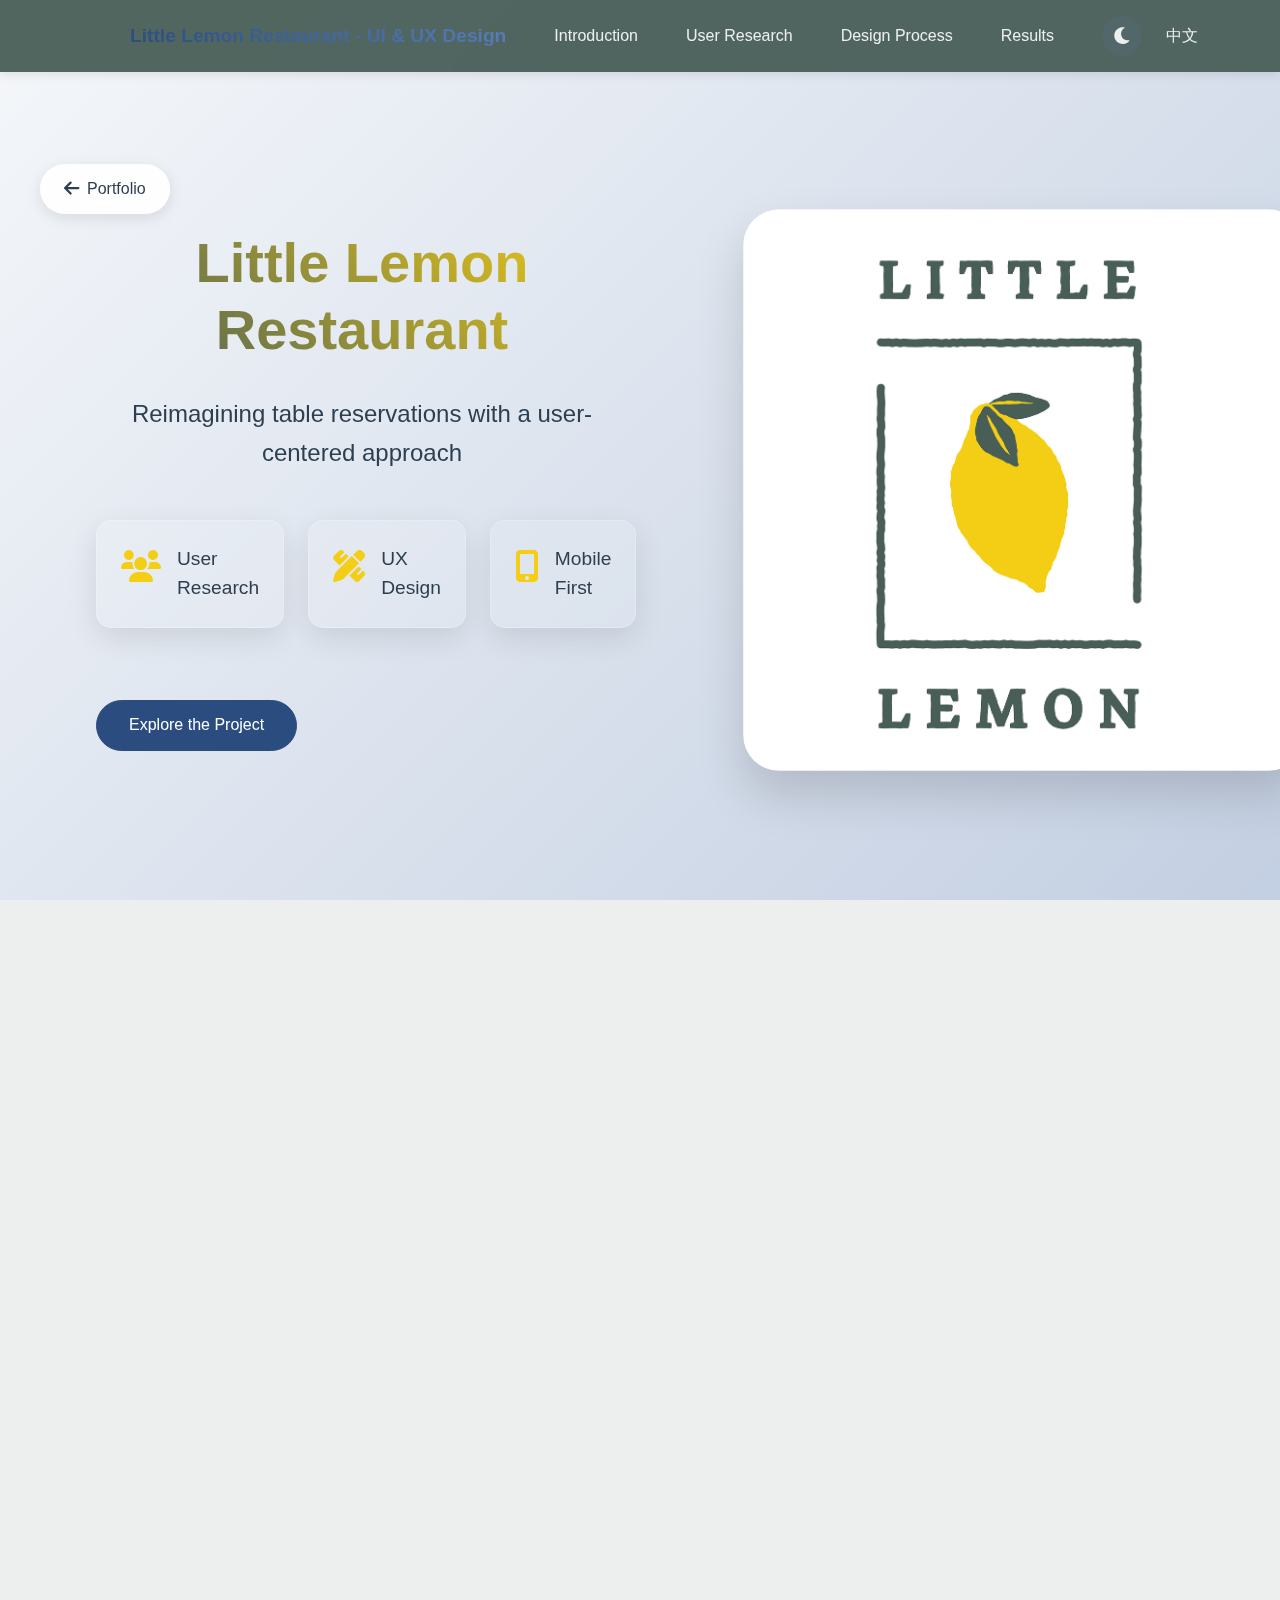
==== commit fe3baa14: "Update en and zh" ====
--- a/projects/little-lemon.html
+++ b/projects/little-lemon.html
@@ -27,12 +27,12 @@
     <nav class="navbar navbar-expand-lg navbar-light fixed-top lemon-nav">
         <div class="container">
             <a class="navbar-brand" href="../index.html" data-i18n="name"></a>
-            <div class="project-title">Little Lemon Restaurant - UI & UX Design</div>
+            <div class="project-title" data-i18n-little-lemon="lemon-project-title">Little Lemon Restaurant - UI & UX Design</div>
             <div class="nav-links">
-                <a href="#introduction" class="nav-link">Introduction</a>
-                <a href="#user-research" class="nav-link">User Research</a>
-                <a href="#design-process" class="nav-link">Design Process</a>
-                <a href="#results" class="nav-link">Results</a>
+                <a href="#introduction" class="nav-link" data-i18n-little-lemon="lemon-nav-introduction">Introduction</a>
+                <a href="#user-research" class="nav-link" data-i18n-little-lemon="lemon-nav-user-research">User Research</a>
+                <a href="#design-process" class="nav-link" data-i18n-little-lemon="lemon-nav-design-process">Design Process</a>
+                <a href="#results" class="nav-link" data-i18n-little-lemon="lemon-nav-results">Results</a>
             </div>
             <div class="theme-toggle">
                 <button id="theme-toggle" class="btn btn-link nav-link" aria-label="Toggle dark mode">
@@ -51,23 +51,23 @@
             <div class="container">
                 <div class="row align-items-center">
                     <div class="col-lg-6" data-aos="fade-right">
-                        <h1>Little Lemon Restaurant</h1>
-                        <p class="lead">Reimagining table reservations with a user-centered approach</p>
+                        <h1 data-i18n-little-lemon="lemon-hero-title">Little Lemon Restaurant</h1>
+                        <p class="lead" data-i18n-little-lemon="lemon-hero-description">Reimagining table reservations with a user-centered approach</p>
                         <div class="project-highlights">
                             <div class="highlight-item">
                                 <i class="fas fa-users"></i>
-                                <span>User Research</span>
+                                <span data-i18n-little-lemon="lemon-highlight-1">User Research</span>
                             </div>
                             <div class="highlight-item">
                                 <i class="fas fa-pencil-ruler"></i>
-                                <span>UX Design</span>
+                                <span data-i18n-little-lemon="lemon-highlight-2">UX Design</span>
                             </div>
                             <div class="highlight-item">
                                 <i class="fas fa-mobile-alt"></i>
-                                <span>Mobile First</span>
-                            </div>
-                        </div>
-                        <a href="#user-research" class="btn btn-primary mt-4">Explore the Project</a>
+                                <span data-i18n-little-lemon="lemon-highlight-3">Mobile First</span>
+                            </div>
+                        </div>
+                        <a href="#user-research" class="btn btn-primary mt-4" data-i18n-little-lemon="lemon-hero-cta">Explore the Project</a>
                     </div>
                     <div class="col-lg-6" data-aos="fade-left">
                         <div class="lemon-hero-image">
@@ -83,8 +83,8 @@
     <section id="user-research" class="lemon-section">
         <div class="container">
             <div class="section-header" data-aos="fade-up">
-                <h2 class="lemon-title">User Research</h2>
-                <p class="subtitle">Understanding our users and their needs</p>
+                <h2 class="lemon-title" data-i18n-little-lemon="lemon-research-title">User Research</h2>
+                <p class="subtitle" data-i18n-little-lemon="lemon-research-subtitle">Understanding our users and their needs</p>
             </div>
             
             <!-- Persona -->
@@ -94,8 +94,8 @@
                         <div class="persona-card">
                             <img src="../images/portfolio/littlelemon/Persona.png" alt="User Persona" class="img-fluid">
                             <div class="persona-details">
-                                <h3 class="lemon-title">User Persona</h3>
-                                <p>Meet Sarah, a busy professional who values convenience and efficiency in dining experiences.</p>
+                                <h3 class="lemon-title" data-i18n-little-lemon="lemon-persona-title">User Persona</h3>
+                                <p data-i18n-little-lemon="lemon-persona-desc">Meet Sarah, a busy professional who values convenience and efficiency in dining experiences.</p>
                             </div>
                         </div>
                     </div>
@@ -103,8 +103,8 @@
                         <div class="journey-map">
                             <img src="../images/portfolio/littlelemon/ user-journey-map.png" alt="User Journey Map" class="img-fluid">
                             <div class="journey-details">
-                                <h3 class="lemon-title">User Journey Map</h3>
-                                <p>Analyzing the complete reservation process from start to finish.</p>
+                                <h3 class="lemon-title" data-i18n-little-lemon="lemon-journey-title">User Journey Map</h3>
+                                <p data-i18n-little-lemon="lemon-journey-desc">Analyzing the complete reservation process from start to finish.</p>
                             </div>
                         </div>
                     </div>
@@ -117,8 +117,8 @@
     <section id="design-process" class="lemon-section">
         <div class="container">
             <div class="section-header" data-aos="fade-up">
-                <h2 class="lemon-title">Design Process</h2>
-                <p class="subtitle">From wireframes to high-fidelity prototypes</p>
+                <h2 class="lemon-title" data-i18n-little-lemon="lemon-design-title">Design Process</h2>
+                <p class="subtitle" data-i18n-little-lemon="lemon-design-subtitle">From wireframes to high-fidelity prototypes</p>
             </div>
             
             <div class="design-stages">
@@ -129,12 +129,12 @@
                             <img src="../images/portfolio/littlelemon/Frame 1.png" alt="Wireframe" class="img-fluid">
                         </div>
                         <div class="stage-text">
-                            <h3 class="lemon-title">Wireframe</h3>
-                            <p>Initial layout focusing on core functionality and user flow</p>
+                            <h3 class="lemon-title" data-i18n-little-lemon="lemon-wireframe-title">Wireframe</h3>
+                            <p data-i18n-little-lemon="lemon-wireframe-desc">Initial layout focusing on core functionality and user flow</p>
                             <ul>
-                                <li>Clear reservation button placement</li>
-                                <li>Intuitive date and time selection</li>
-                                <li>Streamlined confirmation process</li>
+                                <li data-i18n-little-lemon="lemon-wireframe-list-1">Clear reservation button placement</li>
+                                <li data-i18n-little-lemon="lemon-wireframe-list-2">Intuitive date and time selection</li>
+                                <li data-i18n-little-lemon="lemon-wireframe-list-3">Streamlined confirmation process</li>
                             </ul>
                         </div>
                     </div>
@@ -147,12 +147,12 @@
                             <img src="../images/portfolio/littlelemon/Frame 8.png" alt="High-fidelity Prototype" class="img-fluid">
                         </div>
                         <div class="stage-text">
-                            <h3 class="lemon-title">High-fidelity Prototype</h3>
-                            <p>Refined design with brand elements and visual hierarchy</p>
+                            <h3 class="lemon-title" data-i18n-little-lemon="lemon-prototype-title">High-fidelity Prototype</h3>
+                            <p data-i18n-little-lemon="lemon-prototype-desc">Refined design with brand elements and visual hierarchy</p>
                             <ul>
-                                <li>Brand color implementation</li>
-                                <li>Interactive components</li>
-                                <li>Visual feedback system</li>
+                                <li data-i18n-little-lemon="lemon-prototype-list-1">Brand color implementation</li>
+                                <li data-i18n-little-lemon="lemon-prototype-list-2">Interactive components</li>
+                                <li data-i18n-little-lemon="lemon-prototype-list-3">Visual feedback system</li>
                             </ul>
                         </div>
                     </div>
@@ -165,8 +165,8 @@
     <section id="results" class="lemon-section">
         <div class="container">
             <div class="section-header" data-aos="fade-up">
-                <h2 class="lemon-title">Project Results</h2>
-                <p class="subtitle">Measuring success through user feedback and metrics</p>
+                <h2 class="lemon-title" data-i18n-little-lemon="lemon-results-title">Project Results</h2>
+                <p class="subtitle" data-i18n-little-lemon="lemon-results-subtitle">Measuring success through user feedback and metrics</p>
             </div>
             
             <div class="results-grid">
@@ -174,29 +174,27 @@
                     <div class="result-icon">
                         <i class="fas fa-clock"></i>
                     </div>
-                    <h3>40%</h3>
-                    <p>Reduction in booking time</p>
+                    <h3 data-i18n-little-lemon="lemon-result-1-title">40%</h3>
+                    <p data-i18n-little-lemon="lemon-result-1-desc">Reduction in booking time</p>
                 </div>
                 <div class="result-card" data-aos="fade-up" data-aos-delay="100">
                     <div class="result-icon">
                         <i class="fas fa-smile"></i>
                     </div>
-                    <h3>95%</h3>
-                    <p>User satisfaction rate</p>
+                    <h3 data-i18n-little-lemon="lemon-result-2-title">95%</h3>
+                    <p data-i18n-little-lemon="lemon-result-2-desc">User satisfaction rate</p>
                 </div>
                 <div class="result-card" data-aos="fade-up" data-aos-delay="200">
                     <div class="result-icon">
                         <i class="fas fa-users"></i>
                     </div>
-                    <h3>50%</h3>
-                    <p>Increase in online reservations</p>
+                    <h3 data-i18n-little-lemon="lemon-result-3-title">50%</h3>
+                    <p data-i18n-little-lemon="lemon-result-3-desc">Increase in online reservations</p>
                 </div>
             </div>
 
             <div class="prototype-link" data-aos="fade-up">
-                <a href="https://www.figma.com/proto/4vpvHbwFyihF9EXhcYDxS1/Little-Lemon-Prototype" target="_blank" class="btn btn-primary">
-                    View Interactive Prototype
-                </a>
+                <a href="https://www.figma.com/proto/4vpvHbwFyihF9EXhcYDxS1/Little-Lemon-Prototype" target="_blank" class="btn btn-primary" data-i18n-little-lemon="lemon-prototype-link">View Interactive Prototype</a>
             </div>
         </div>
     </section>
@@ -204,7 +202,7 @@
     <!-- Navigation -->
     <div class="project-navigation" data-aos="fade-up">
         <a href="../index.html#portfolio" class="btn btn-primary">
-            <i class="fas fa-arrow-left"></i> <span data-i18n="nav-portfolio"></span>
+            <i class="fas fa-arrow-left"></i> <span data-i18n-little-lemon="nav-portfolio"></span>
         </a>
     </div>
 
@@ -213,5 +211,11 @@
     <script src="https://cdn.jsdelivr.net/npm/bootstrap@5.3.0/dist/js/bootstrap.bundle.min.js"></script>
     <script src="https://unpkg.com/aos@2.3.1/dist/aos.js"></script>
     <script src="../js/main.js"></script>
+
+    <script>
+    document.addEventListener('DOMContentLoaded', function() {
+        initLittleLemonLanguageToggle();
+    });
+    </script>
 </body>
 </html> --- a/css/style.css
+++ b/css/style.css
@@ -163,7 +163,7 @@
     background: linear-gradient(135deg, #edf1f7 0%, #dde5f1 100%);
     clip-path: polygon(0 5%, 100% 0, 100% 95%, 0 100%);
     margin: -3rem 0;
-    padding: 8rem 0 14rem 0;
+    padding: 12rem 0 14rem 0;
     position: relative;
 }
 
@@ -202,7 +202,7 @@
     border-radius: 20px;
     overflow: hidden;
     box-shadow: 0 20px 40px rgba(0, 0, 0, 0.15);
-    margin: 6rem 0 0 auto;
+    margin: 1rem 0 0 auto;
     width: 120%;
     max-width: 800px;
     transform: translateX(10%);
@@ -219,7 +219,7 @@
 }
 
 .carousel-item {
-    height: 600px;
+    height: 900px;
     position: relative;
     transition: transform .6s ease-in-out;
 }
@@ -432,7 +432,7 @@
 
 .project-link.secondary {
     border: 2px solid var(--primary-blue);
-    color: var(--primary-blue);
+    color: var(--secondary-blue);
 }
 
 /* Hover Effects */
@@ -685,11 +685,18 @@
 
 /* 标题样式优化 */
 h1, h2, h3 {
-    background: linear-gradient(to right, #1a2a6c, #b21f1f, #fdbb2d);
+    background: linear-gradient(135deg, #FFC107, #FF8C5A, #6CA8EF);
     -webkit-background-clip: text;
     -webkit-text-fill-color: transparent;
     margin-bottom: 1.5rem;
 } 
+
+/* 深色模式下的标题样式 */
+[data-theme="dark"] h1, [data-theme="dark"] h2, [data-theme="dark"] h3 {
+    background: linear-gradient(90deg, #E6B800, #D46A50, #5B92D9);
+    -webkit-background-clip: text;
+    -webkit-text-fill-color: transparent;
+}
 
 /* 调整项目卡片的上边距 */
 #portfolio-grid {
@@ -728,7 +735,14 @@
     font-size: 1.5rem;
     margin-bottom: 1.5rem;
     color: var(--heading-color);
-    background: linear-gradient(45deg, var(--primary-blue), var(--secondary-blue));
+    background: linear-gradient(45deg, var(--primary-blue), #4F94CD, var(--secondary-blue));
+    -webkit-background-clip: text;
+    -webkit-text-fill-color: transparent;
+}
+
+/* 深色模式下的标题样式 */
+[data-theme="dark"] .skill-category h3 {
+    background: linear-gradient(45deg, #88A9E5, #7BA3E8, #5E9FFF);
     -webkit-background-clip: text;
     -webkit-text-fill-color: transparent;
 }
@@ -844,6 +858,13 @@
     padding: 0 2rem;
 }
 
+.main-hero-content {
+    width: 100%;
+    max-width: 1200px;
+    padding: 0 2rem;
+    margin-left: -20%;
+}
+
 .hero-content .container {
     display: flex;
     align-items: center;
@@ -862,7 +883,14 @@
     font-weight: 700;
     margin-bottom: 2rem;
     text-align: center;
-    background: linear-gradient(45deg, var(--primary-blue), var(--secondary-blue));
+    background: linear-gradient(45deg, var(--primary-blue), #4F94CD, var(--secondary-blue));
+    -webkit-background-clip: text;
+    -webkit-text-fill-color: transparent;
+}
+
+/* 深色模式下的标题样式 */
+[data-theme="dark"] .hero-content h1 {
+    background: linear-gradient(45deg, #88A9E5, #7BA3E8, #5E9FFF);
     -webkit-background-clip: text;
     -webkit-text-fill-color: transparent;
 }
@@ -919,11 +947,11 @@
     padding: 2rem;
     text-align: center;
     width: 120%;
-    margin-left: -20%;
+    margin-left: -40%;
 }
 
 .main-hero-image img{
-    max-width: 100%;
+    max-width: 250%;
     height: auto;
     border-radius: 30px;
     box-shadow: 0 20px 40px rgba(0, 0, 0, 0.15);
@@ -1206,7 +1234,7 @@
     display: flex;
     align-items: center;
     justify-content: center;
-    padding-right: 2rem;
+    margin-left: -20%;
 }
 
 /* 整右侧图片置 */
@@ -1445,7 +1473,7 @@
     background: linear-gradient(135deg, #f5f7fa 0%, #c3cfe2 100%);
     clip-path: polygon(0 5%, 100% 0, 100% 95%, 0 100%);
     margin: -3rem 0;
-    padding: 8rem 0 14rem 0;
+    padding: 12rem 0 14rem 0;
     position: relative;
 }
 
@@ -1453,16 +1481,19 @@
 .about-section .container {
     position: relative;
     z-index: 2;
-    padding-bottom: 4rem;
+    padding-bottom: 2rem;
 }
 
 /* 响应式调整 */
 @media (max-width: 768px) {
     .about-section {
-        padding: 6rem 0 12rem 0;
-        clip-path: polygon(0 3%, 100% 0, 100% 97%, 0 100%);
-    }
-} 
+        padding: 10rem 0 12rem 0; /* 移动端稍微减少间距 */
+    }
+    
+    .about-section .container {
+        padding-top: 3rem;
+    }
+}
 
 /* 响应式调整 */
 @media (max-width: 991px) {
@@ -1600,7 +1631,7 @@
     line-height: 1.4;
     margin-bottom: 2rem;
     color: var(--text-secondary); /* 使用强调色 */
-    background: linear-gradient(45deg, var(--primary-blue), var(--secondary-blue));
+    background: linear-gradient(45deg, var(--primary-blue), #4F94CD, var(--secondary-blue));
     -webkit-background-clip: text;
     -webkit-text-fill-color: transparent;
     padding: 0.5rem 0;
@@ -1610,6 +1641,9 @@
 /* 深色模式调整 */
 [data-theme="dark"] .about-section .lead {
     border-bottom-color: rgba(86, 126, 187, 0.2);
+    background: linear-gradient(45deg, #88A9E5, #7BA3E8, #5E9FFF);
+    -webkit-background-clip: text;
+    -webkit-text-fill-color: transparent;
 }
 
 /* 响应式调整 */
@@ -2119,14 +2153,14 @@
     border-radius: 20px;
     overflow: hidden;
     box-shadow: 0 20px 40px rgba(0, 0, 0, 0.15);
-    margin: 2rem 0;
+    margin: 4rem 0;
     width: 160%; /* 设置基础宽度 */
 }
 
 .design-showcase .carousel {
     border-radius: 20px;
     width: 100%;
-    height: auto; /* 高度自动 */
+    height: auto;
 }
 
 .design-showcase .carousel-item img {
--- a/css/little-lemon.css
+++ b/css/little-lemon.css
@@ -26,8 +26,9 @@
 .lemon-nav .nav-links {
     display: flex;
     align-items: center;
-    gap: 2rem;
+    gap: 1rem;
     margin: 0 2rem;
+    margin-left: auto;
 }
 
 .lemon-nav .nav-link {
@@ -99,11 +100,9 @@
 
 /* Hero Section 样式 */
 .lemon-hero {
-    background: linear-gradient(135deg, var(--lemon-green) 0%, #2D3A35 100%);
+    background: linear-gradient(135deg, #f5f7fa 0%, #c3cfe2 100%);
     padding: 160px 0 80px;
-    color: var(--lemon-white);
     min-height: 100vh;
-    padding: 160px 0 80px;
     display: flex;
     align-items: center;
 }
@@ -113,10 +112,21 @@
     font-size: 3.5rem;
     font-weight: 700;
     margin-bottom: 2rem;
+    background: linear-gradient(45deg, var(--lemon-green), var(--lemon-yellow));
+    -webkit-background-clip: text;
+    -webkit-text-fill-color: transparent;
+}
+
+.lemon-project-title {
+    font-size: 1.2rem;
+    font-weight: 500;
+    background: var(--lemon-yellow);
+    -webkit-background-clip: text;
+    -webkit-text-fill-color: transparent;
 }
 
 .lemon-hero .lead {
-    color: var(--lemon-white);
+    color: var(--text-primary);
     font-size: 1.5rem;
     margin-bottom: 3rem;
 }
@@ -321,6 +331,14 @@
     .stage-text li:before {
         color: var(--lemon-yellow);
     }
+
+    .lemon-hero {
+        background: linear-gradient(135deg, #1a1a1a 0%, #2d2d2d 100%);
+    }
+
+    .lemon-hero .lead {
+        color: var(--text-primary);
+    }
 }
 
 /* 响应式调整 */
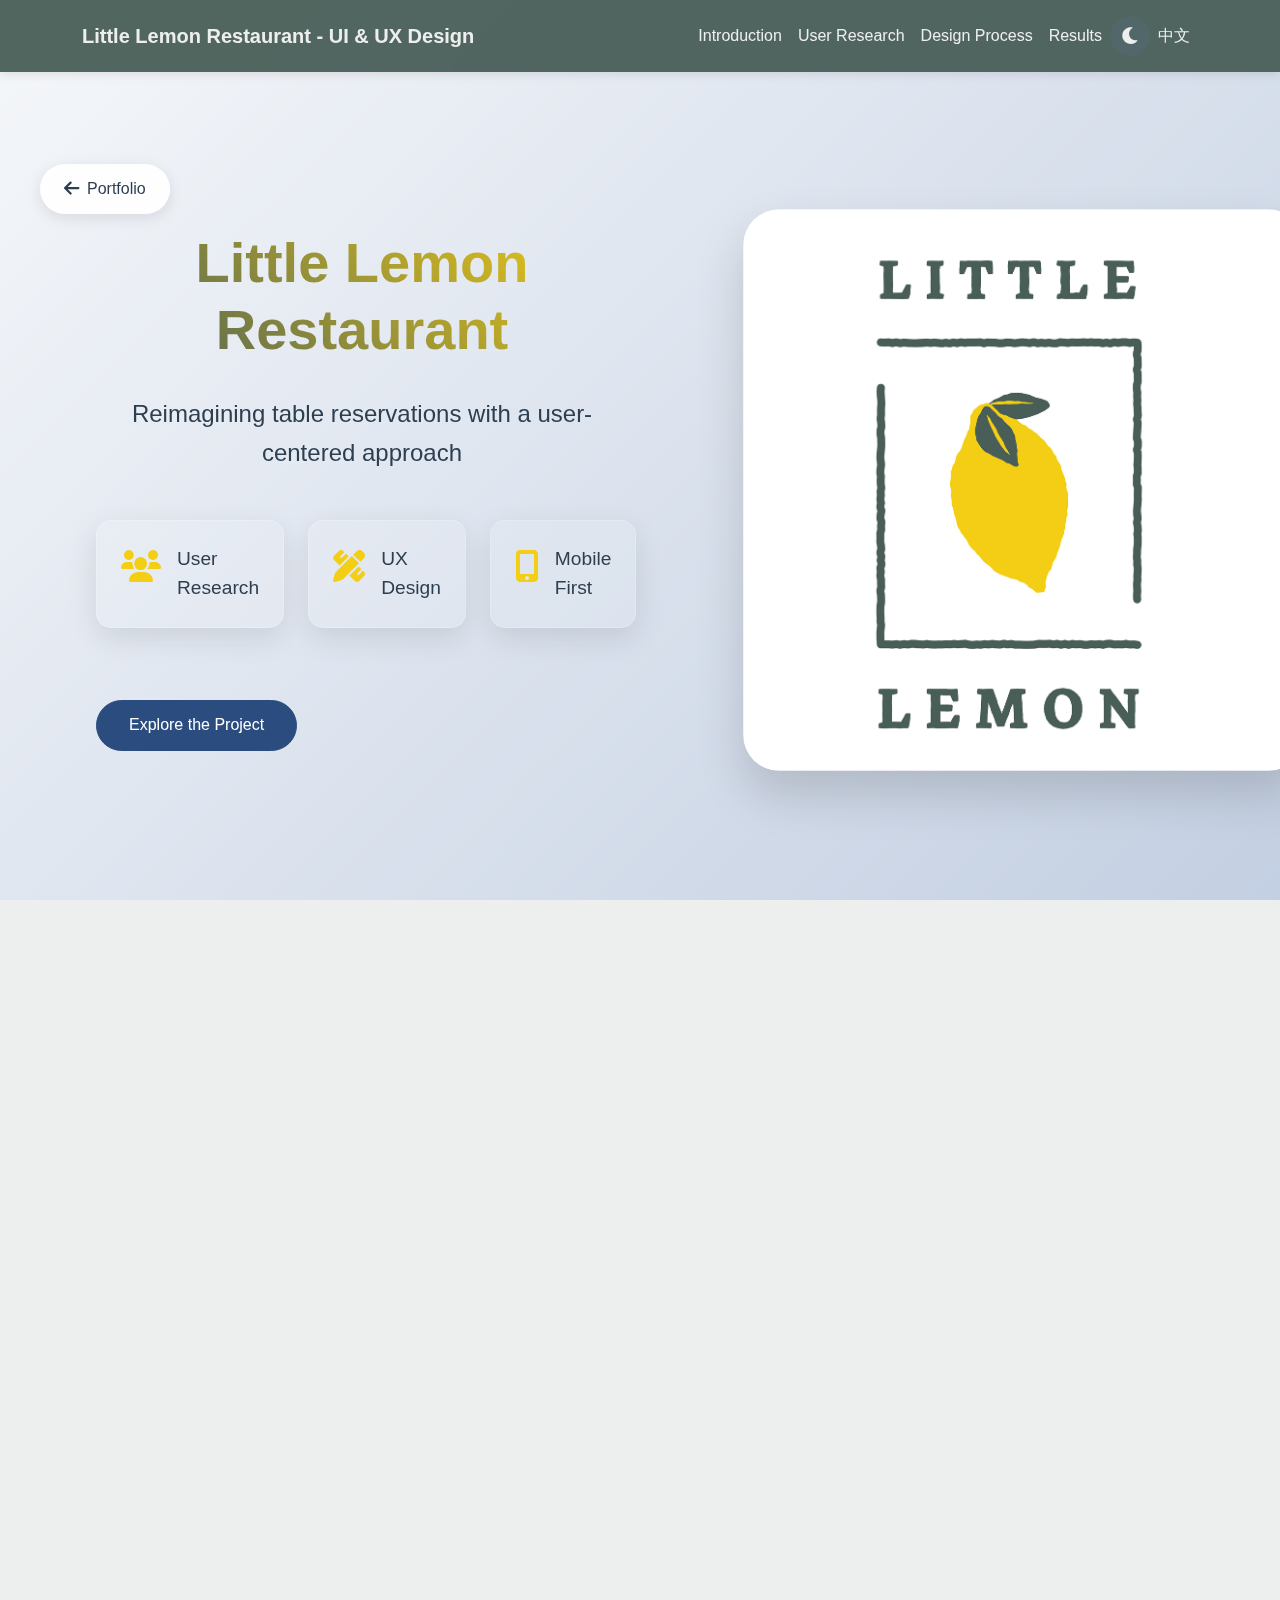
==== commit 833c124e: "fix mobile size problem" ====
--- a/projects/little-lemon.html
+++ b/projects/little-lemon.html
@@ -26,21 +26,27 @@
     <!-- Navigation -->
     <nav class="navbar navbar-expand-lg navbar-light fixed-top lemon-nav">
         <div class="container">
-            <a class="navbar-brand" href="../index.html" data-i18n="name"></a>
-            <div class="project-title" data-i18n-little-lemon="lemon-project-title">Little Lemon Restaurant - UI & UX Design</div>
-            <div class="nav-links">
-                <a href="#introduction" class="nav-link" data-i18n-little-lemon="lemon-nav-introduction">Introduction</a>
-                <a href="#user-research" class="nav-link" data-i18n-little-lemon="lemon-nav-user-research">User Research</a>
-                <a href="#design-process" class="nav-link" data-i18n-little-lemon="lemon-nav-design-process">Design Process</a>
-                <a href="#results" class="nav-link" data-i18n-little-lemon="lemon-nav-results">Results</a>
-            </div>
-            <div class="theme-toggle">
-                <button id="theme-toggle" class="btn btn-link nav-link" aria-label="Toggle dark mode">
-                    <i class="fas fa-moon"></i>
-                </button>
-                <button id="lang-toggle" class="btn btn-link nav-link" aria-label="Toggle language">
-                    <span class="lang-text">中文</span>
-                </button>
+            <a class="navbar-brand lemon-brand" data-i18n-little-lemon="lemon-project-title">Little Lemon Restaurant - UI & UX Design</a>
+            <button class="navbar-toggler" type="button" data-bs-toggle="collapse" data-bs-target="#projectNavbar">
+                <span class="navbar-toggler-icon"></span>
+            </button>
+            <div class="collapse navbar-collapse" id="projectNavbar">
+                <ul class="navbar-nav ms-auto">
+                    <li class="nav-item"><a href="#introduction" class="nav-link" data-i18n-little-lemon="lemon-nav-introduction">Introduction</a></li>
+                    <li class="nav-item"><a href="#user-research" class="nav-link" data-i18n-little-lemon="lemon-nav-user-research">User Research</a></li>
+                    <li class="nav-item"><a href="#design-process" class="nav-link" data-i18n-little-lemon="lemon-nav-design-process">Design Process</a></li>
+                    <li class="nav-item"><a href="#results" class="nav-link" data-i18n-little-lemon="lemon-nav-results">Results</a></li>
+                    <li class="nav-item">
+                        <button id="theme-toggle" class="btn btn-link nav-link" aria-label="Toggle dark mode">
+                            <i class="fas fa-moon"></i>
+                        </button>
+                    </li>
+                    <li class="nav-item">
+                        <button id="lang-toggle" class="btn btn-link nav-link" aria-label="Toggle language">
+                            <span class="lang-text">中文</span>
+                        </button>
+                    </li>
+                </ul>
             </div>
         </div>
     </nav>
--- a/css/style.css
+++ b/css/style.css
@@ -44,6 +44,12 @@
     min-height: 100vh;
     margin: 0;
     padding: 0;
+    width: 100%;
+    position: relative;
+}
+
+html, body {
+    max-width: 100%;
 }
 
 /* Navigation */
@@ -63,6 +69,15 @@
     color: var(--text-secondary);
 }
 
+/* 移动端适配 */
+@media (max-width: 991px) {
+    .navbar-brand {
+        font-size: 0.9rem;    /* 稍微减小字体大小 */
+        padding: 0.25rem 0;   /* 调整内边距 */
+        margin-right: 1rem;   /* 调整右边距 */
+    }
+}
+
 .nav-link {
     color: var(--text-primary);
     font-weight: 500;
@@ -71,6 +86,18 @@
 
 .nav-link:hover {
     color: var(--text-accent);
+}
+
+@media (max-width: 991px) {
+    .nav-link {
+        font-size: 0.9rem;
+    }
+}
+
+/* 深色模式下的样式 */
+[data-theme='dark'] .navbar-toggler-icon {
+    /* 深色模式下的图标样式 */
+    filter: invert(1);          /* 反转颜色 */
 }
 
 /* Hero Section */
@@ -107,6 +134,12 @@
     letter-spacing: -1px;
 }
 
+@media (max-width: 991px) {
+    .hero h1 {
+        font-size: 2rem;
+    }
+}
+
 .hero h2 {
     font-size: 1.8rem;
     font-weight: 500;
@@ -203,7 +236,7 @@
     overflow: hidden;
     box-shadow: 0 20px 40px rgba(0, 0, 0, 0.15);
     margin: 1rem 0 0 auto;
-    width: 120%;
+    width: 110%;
     max-width: 800px;
     transform: translateX(10%);
 }
@@ -684,7 +717,7 @@
 }
 
 /* 标题样式优化 */
-h1, h2, h3 {
+h2, h3 {
     background: linear-gradient(135deg, #FFC107, #FF8C5A, #6CA8EF);
     -webkit-background-clip: text;
     -webkit-text-fill-color: transparent;
@@ -692,7 +725,7 @@
 } 
 
 /* 深色模式下的标题样式 */
-[data-theme="dark"] h1, [data-theme="dark"] h2, [data-theme="dark"] h3 {
+[data-theme="dark"] h2, [data-theme="dark"] h3 {
     background: linear-gradient(90deg, #E6B800, #D46A50, #5B92D9);
     -webkit-background-clip: text;
     -webkit-text-fill-color: transparent;
@@ -865,6 +898,13 @@
     margin-left: -20%;
 }
 
+@media (max-width: 991px) {
+    .main-hero-content {
+        margin-left: 20%;
+        margin-top: 20%;
+    }
+}
+
 .hero-content .container {
     display: flex;
     align-items: center;
@@ -876,6 +916,16 @@
     width: 100%;
     align-items: center;
     justify-content: center;
+}
+
+.hero-content .row-left {
+    margin-left: -20%;
+}
+
+@media (max-width: 991px) {
+    .hero-content .row-left {
+        margin-left: 0;
+    }
 }
 
 .hero-content h1 {
@@ -951,7 +1001,7 @@
 }
 
 .main-hero-image img{
-    max-width: 250%;
+    max-width: 220%;
     height: auto;
     border-radius: 30px;
     box-shadow: 0 20px 40px rgba(0, 0, 0, 0.15);
@@ -968,7 +1018,7 @@
 /* 响应式调整 */
 @media (max-width: 991px) {
     .main-hero-image {
-        width: 100%;
+        width: 55%;
         margin-left: 0;
         margin-top: 3rem;
     }
@@ -977,6 +1027,12 @@
     }
     .main-hero-image img:hover {
         transform: scale(1.15);
+    }
+}
+
+@media (max-width: 768px) {
+    .main-hero-image img {
+        transform: scale(1.05);
     }
 }
 
@@ -1504,13 +1560,13 @@
     }
     
     .carousel-item {
-        height: 450px;
+        height: 500px;
     }
 }
 
 @media (max-width: 576px) {
     .carousel-item {
-        height: 350px;
+        height: 500px;
     }
 } 
 
@@ -1937,6 +1993,13 @@
     background: var(--bg-secondary);
     border-radius: 20px;
     transition: transform 0.3s ease;
+    width: 70%;
+}
+
+@media (max-width: 991px) {
+    .process-step {
+        width: 100%;
+    }
 }
 
 .process-step:hover {
@@ -2107,6 +2170,18 @@
 } 
 
 /* Porsche Project Hero Image Styles */
+.hero-6 {
+    width: 60%;
+    margin-left: -10%;
+}
+
+@media (max-width: 991px) {
+    .hero-6 {
+        width: 100%;
+        margin-left: 0;
+    }
+}
+
 .project-hero .hero-image {
     width: 140%; 
     height: auto;
@@ -2147,14 +2222,31 @@
     }
 } 
 
+@media (max-width: 768px) {
+    .project-hero .hero-image {
+        width: 100%;
+        margin-left: 0;
+        margin-top: 1rem;
+    }
+
+    .project-hero .hero-image img {
+        transform: scale(1.05);
+    }
+
+    .project-hero .hero-image:hover img {
+        transform: scale(1.1);
+    }
+}
+
 /* Design Showcase Carousel Styles */
 .design-showcase {
     position: relative;
     border-radius: 20px;
     overflow: hidden;
     box-shadow: 0 20px 40px rgba(0, 0, 0, 0.15);
-    margin: 4rem 0;
-    width: 160%; /* 设置基础宽度 */
+    width: 140%;
+    margin-left: -20%;
+    margin-top: 10%;
 }
 
 .design-showcase .carousel {
@@ -2216,6 +2308,13 @@
 .design-showcase .carousel-item:hover .carousel-caption p {
     opacity: 1;
     transform: translateY(0);
+}
+
+@media (max-width: 991px) {
+    .design-showcase {
+        width: 200%;
+        margin-left: -10%;
+    }
 }
 
 /* 响应式调整 */
@@ -2596,6 +2695,13 @@
     transform: scale(1.05);
 }
 
+@media (max-width: 991px) {
+    .posture-hero-image img {
+        margin-left: 10%;
+        margin-top: 10%;
+    }
+}
+
 /* Design Section Styles */
 .design-section {
     padding: 100px 0;
@@ -2834,7 +2940,8 @@
     flex-wrap: wrap;
     gap: 1.5rem;
     margin: 2rem 0;
-    margin-left: -1rem; 
+    margin-left: -1rem;
+    justify-content: center;
 }
 
 .posture-highlight-item {
@@ -2873,4 +2980,141 @@
         margin-left: 0; 
         justify-content: center;
     }
+}
+
+/* 响应式调整 */
+@media (max-width: 1200px) {
+    .project-highlights {
+        grid-template-columns: repeat(2, 1fr);
+        gap: 2rem;
+    }
+
+    .tech-stack {
+        grid-template-columns: repeat(2, 1fr);
+    }
+
+    .design-showcase {
+        width: 100%;
+        margin-left: 0;
+    }
+}
+
+@media (max-width: 991px) {
+    .hero-content h1 {
+        font-size: 2.8rem;
+    }
+
+    .hero-content .lead {
+        font-size: 1.3rem;
+    }
+
+    .project-highlights {
+        grid-template-columns: 1fr;
+        max-width: 500px;
+    }
+
+    .project-hero .hero-image {
+        width: 100%;
+        margin-left: 0;
+        margin-top: 2rem;
+    }
+
+    .hero-content {
+        margin-left: 0;
+        padding: 60px 15px;
+    }
+
+    .hero .col-lg-9 {
+        padding-right: 15px;
+        min-height: auto;
+    }
+
+    .project-nav .project-title {
+        display: none;
+    }
+
+    .project-nav .nav-links {
+        gap: 1rem;
+    }
+}
+
+@media (max-width: 768px) {
+    .hero-content h1 {
+        font-size: 2.4rem;
+    }
+
+    .hero-content .lead {
+        font-size: 1.1rem;
+    }
+
+    .project-highlights {
+        grid-template-columns: 1fr;
+    }
+
+    .design-stage {
+        padding: 2rem;
+    }
+
+    .tech-stack {
+        grid-template-columns: 1fr;
+        padding: 0 1rem;
+    }
+
+    .implementation-grid {
+        grid-template-columns: repeat(2, 1fr);
+    }
+
+    .logic-diagrams {
+        gap: 2rem;
+    }
+
+    .diagram-item {
+        padding: 1rem;
+    }
+
+    .diagram-caption {
+        font-size: 1rem;
+    }
+
+    .flow-steps {
+        grid-template-columns: 1fr;
+    }
+
+    .process-step:hover {
+        transform: none;
+    }
+}
+
+@media (max-width: 576px) {
+    .hero-content h1 {
+        font-size: 2.2rem;
+    }
+
+    .hero-content .lead {
+        font-size: 1rem;
+    }
+
+    .implementation-grid {
+        grid-template-columns: 1fr;
+    }
+
+    .tech-card {
+        padding: 1.5rem;
+    }
+
+    .project-highlights {
+        gap: 1rem;
+    }
+
+    .highlight-item {
+        padding: 1rem;
+    }
+
+    .highlight-item i {
+        font-size: 1.5rem;
+    }
+
+    .highlight-item span {
+        font-size: 0.9rem;
+    }
 }--- a/css/little-lemon.css
+++ b/css/little-lemon.css
@@ -23,6 +23,10 @@
     justify-content: space-between;
 }
 
+.lemon-nav .lemon-brand {
+    color: var(--lemon-white);
+}
+
 .lemon-nav .nav-links {
     display: flex;
     align-items: center;
